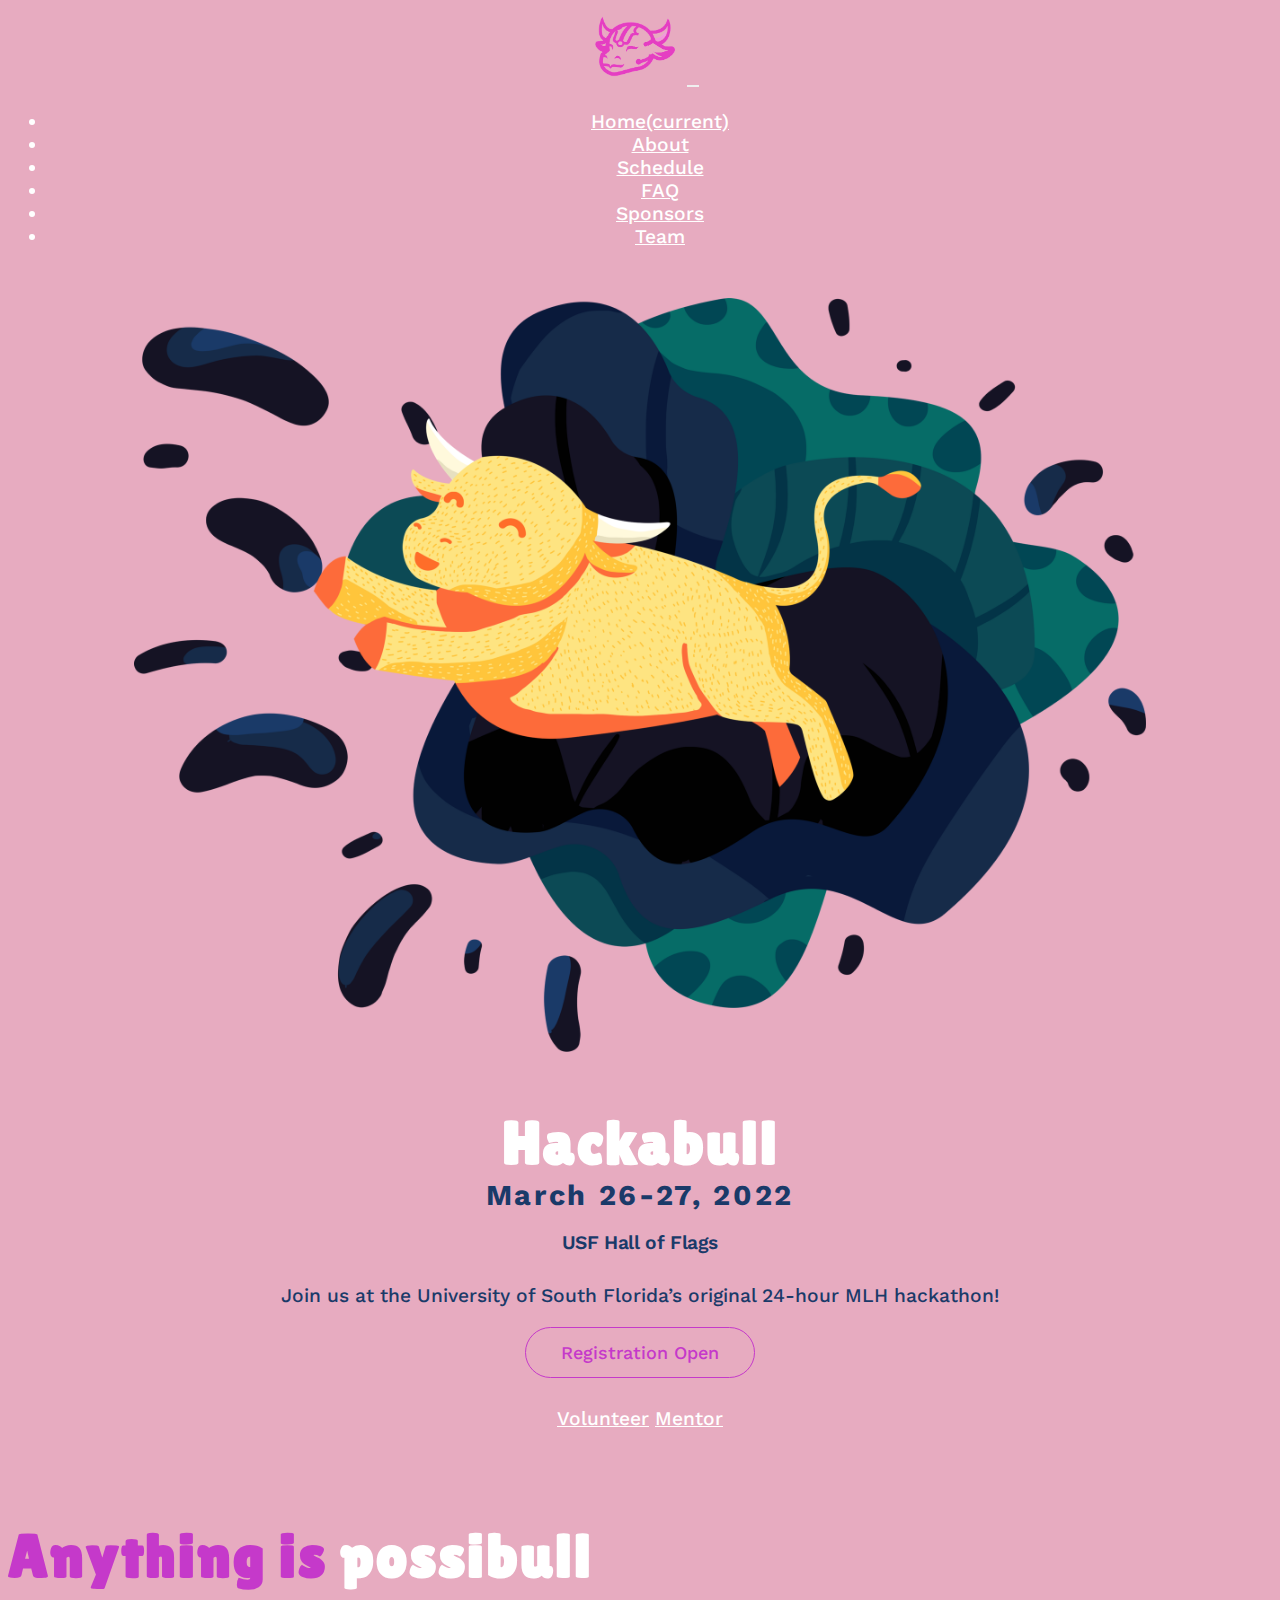
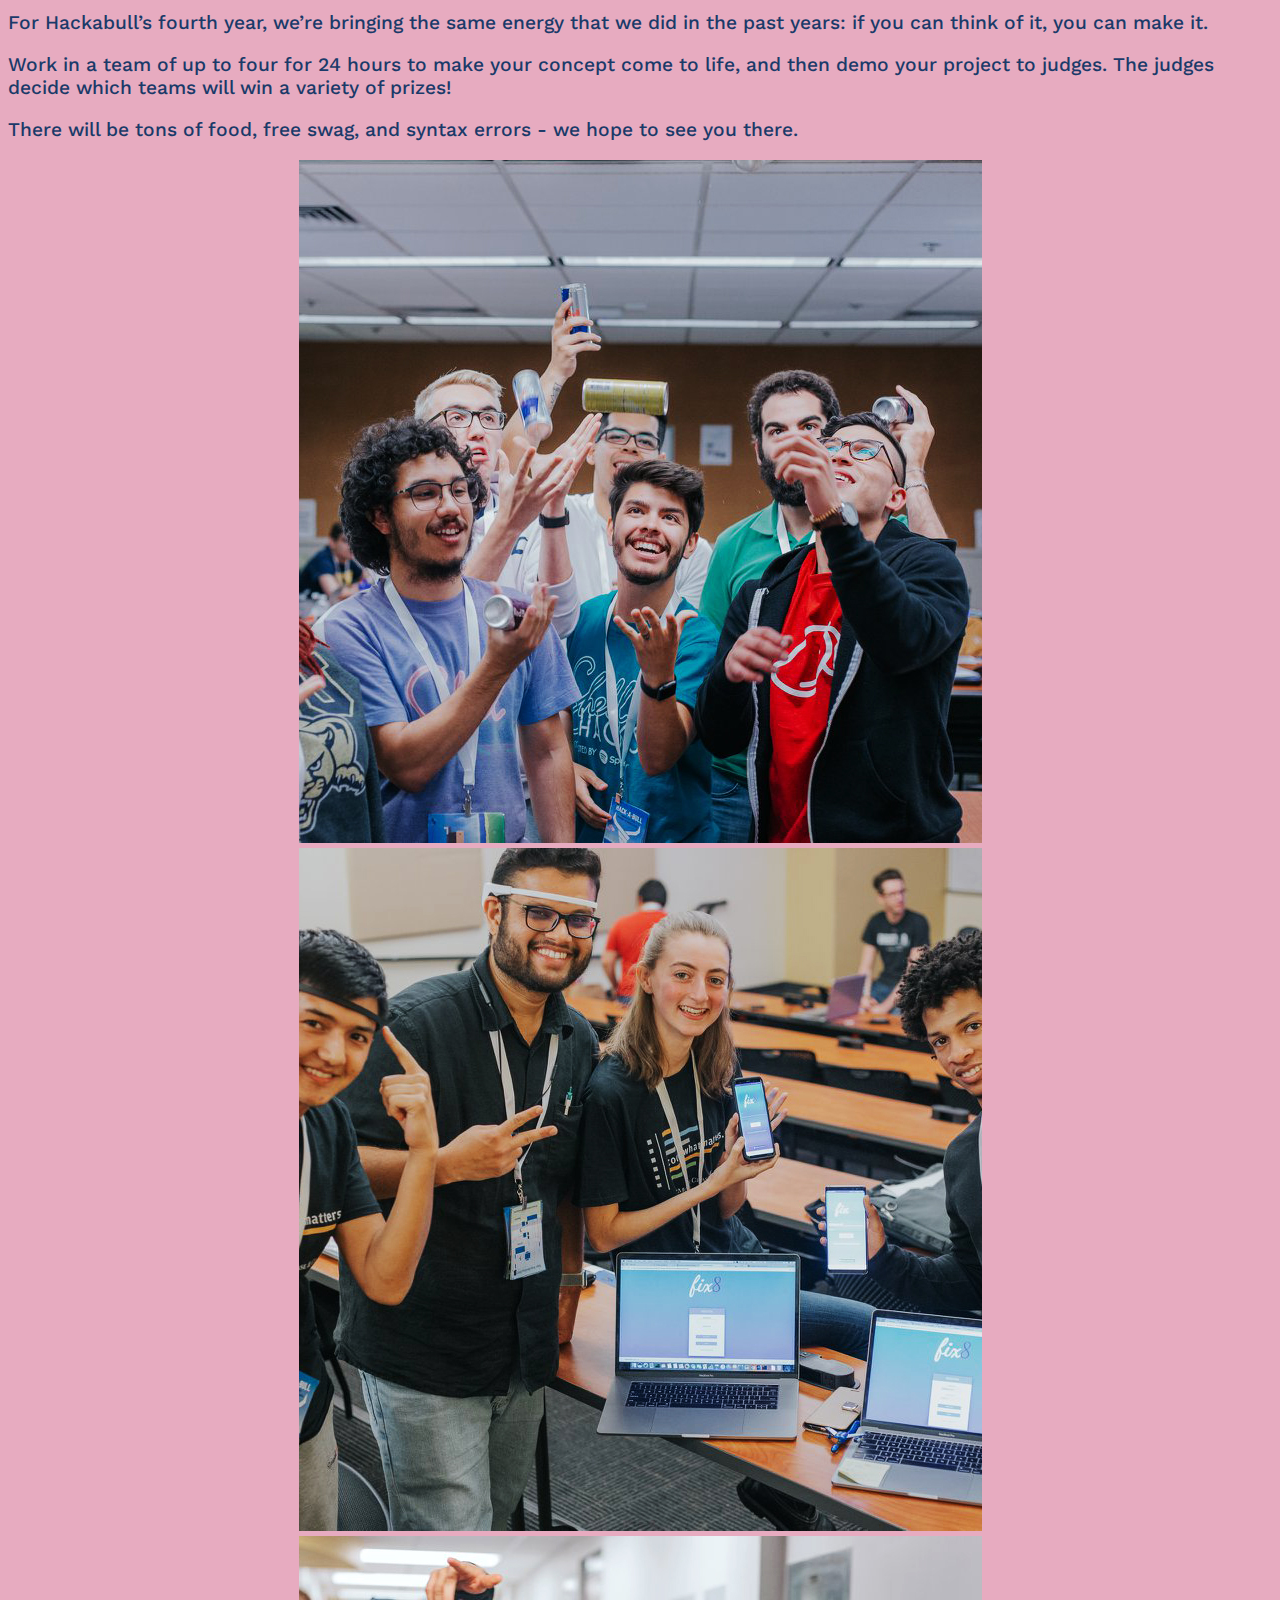
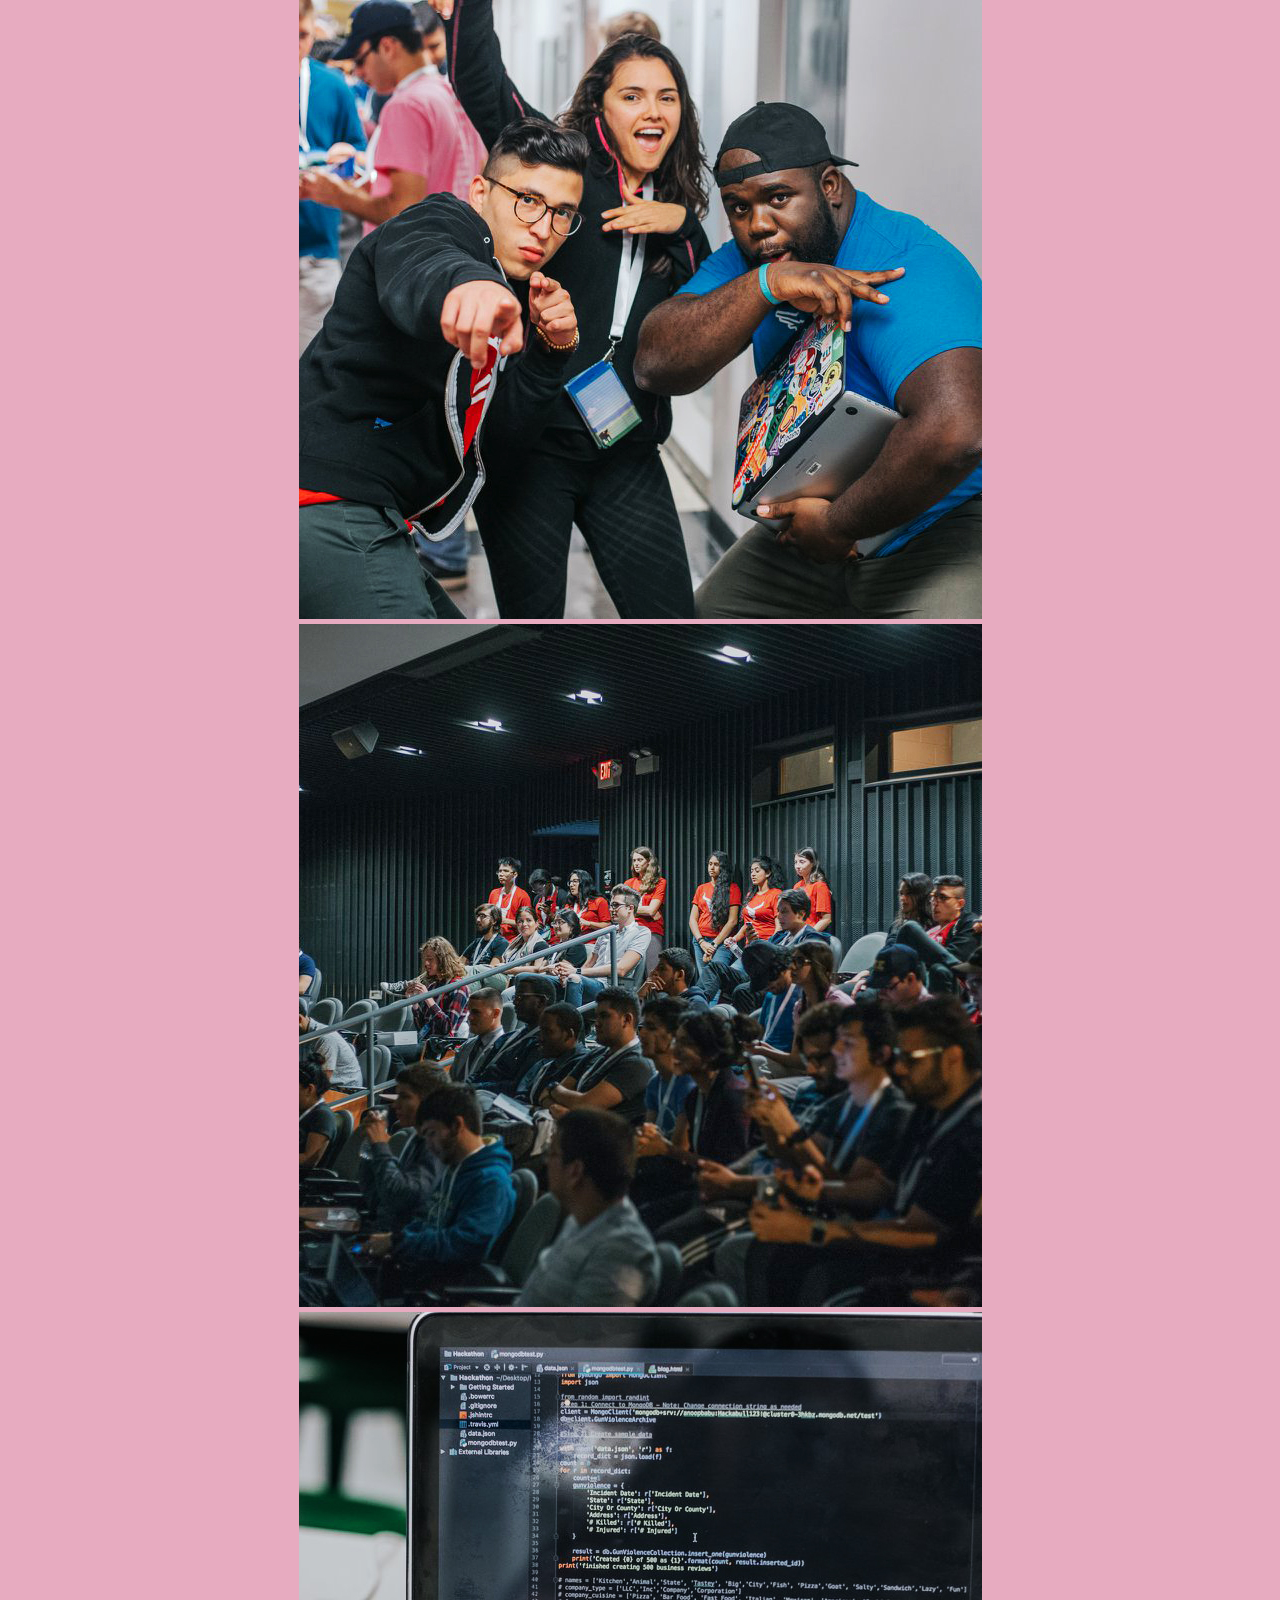
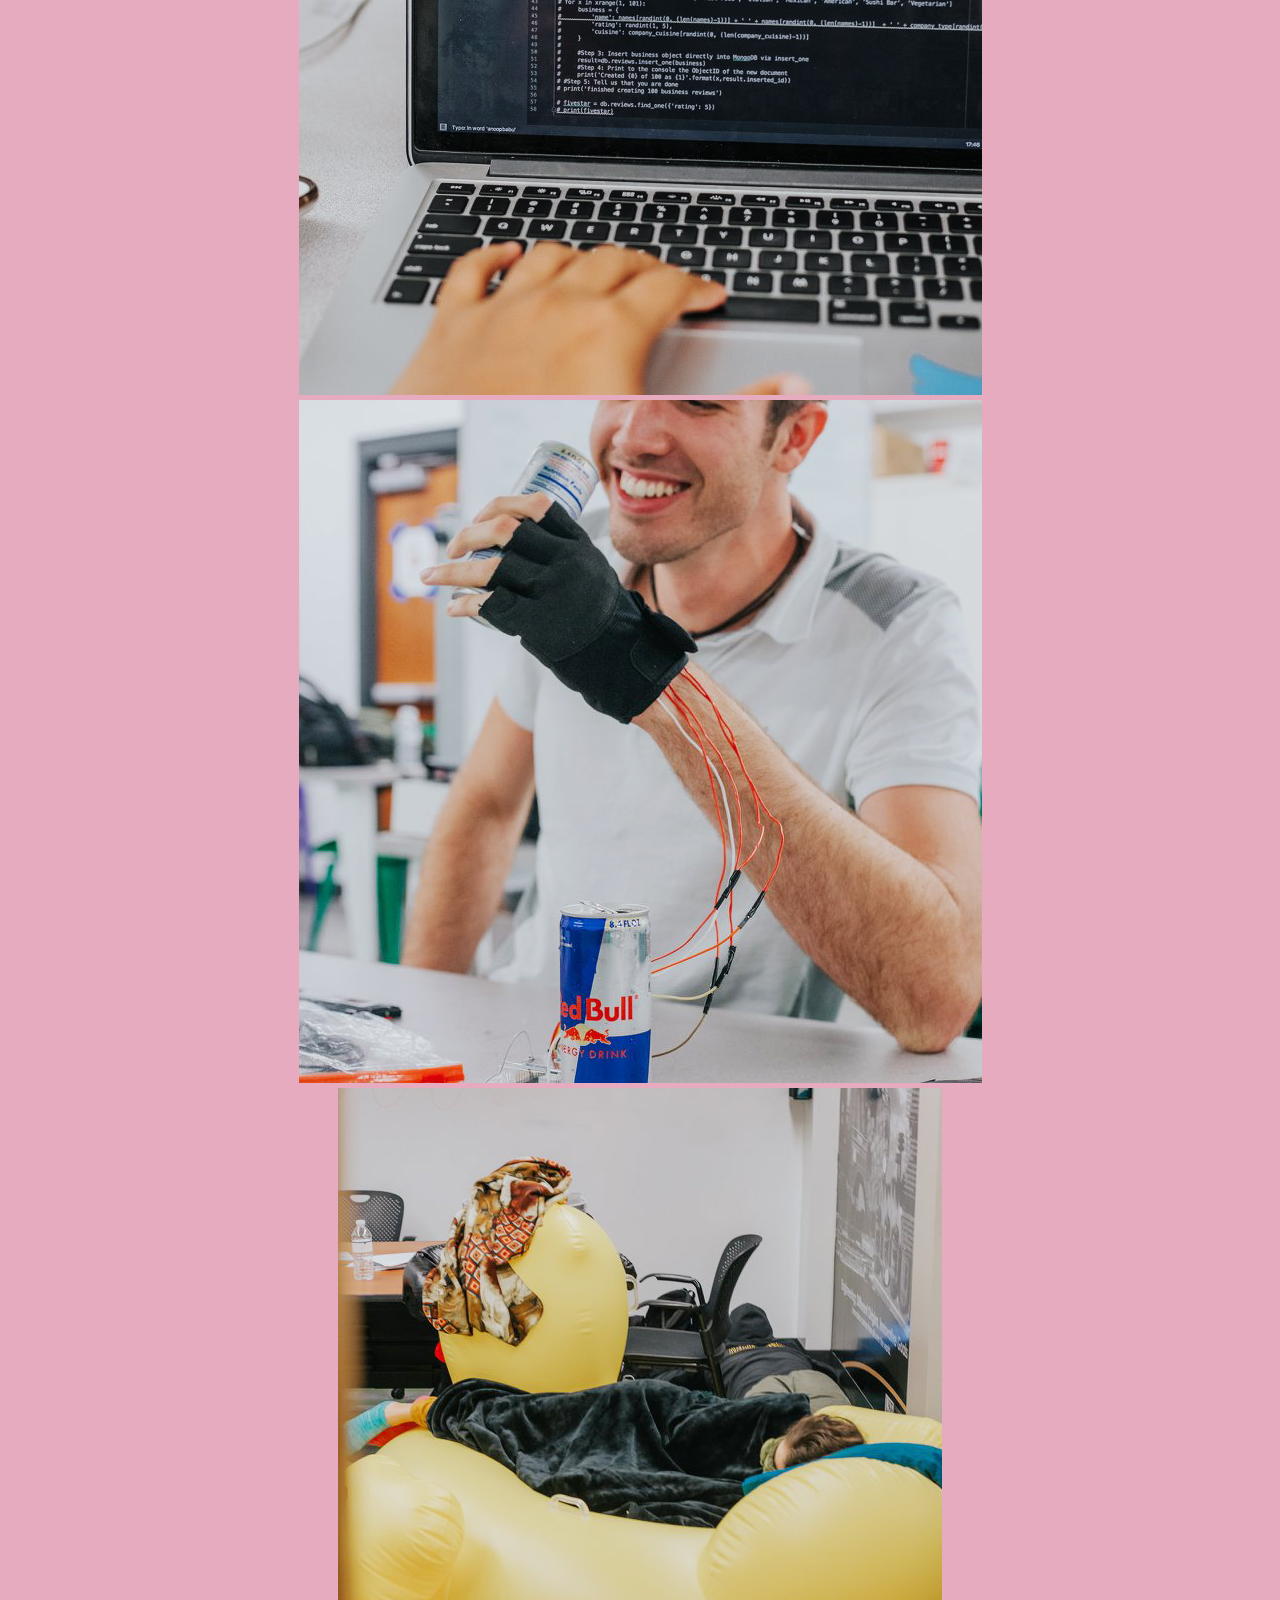
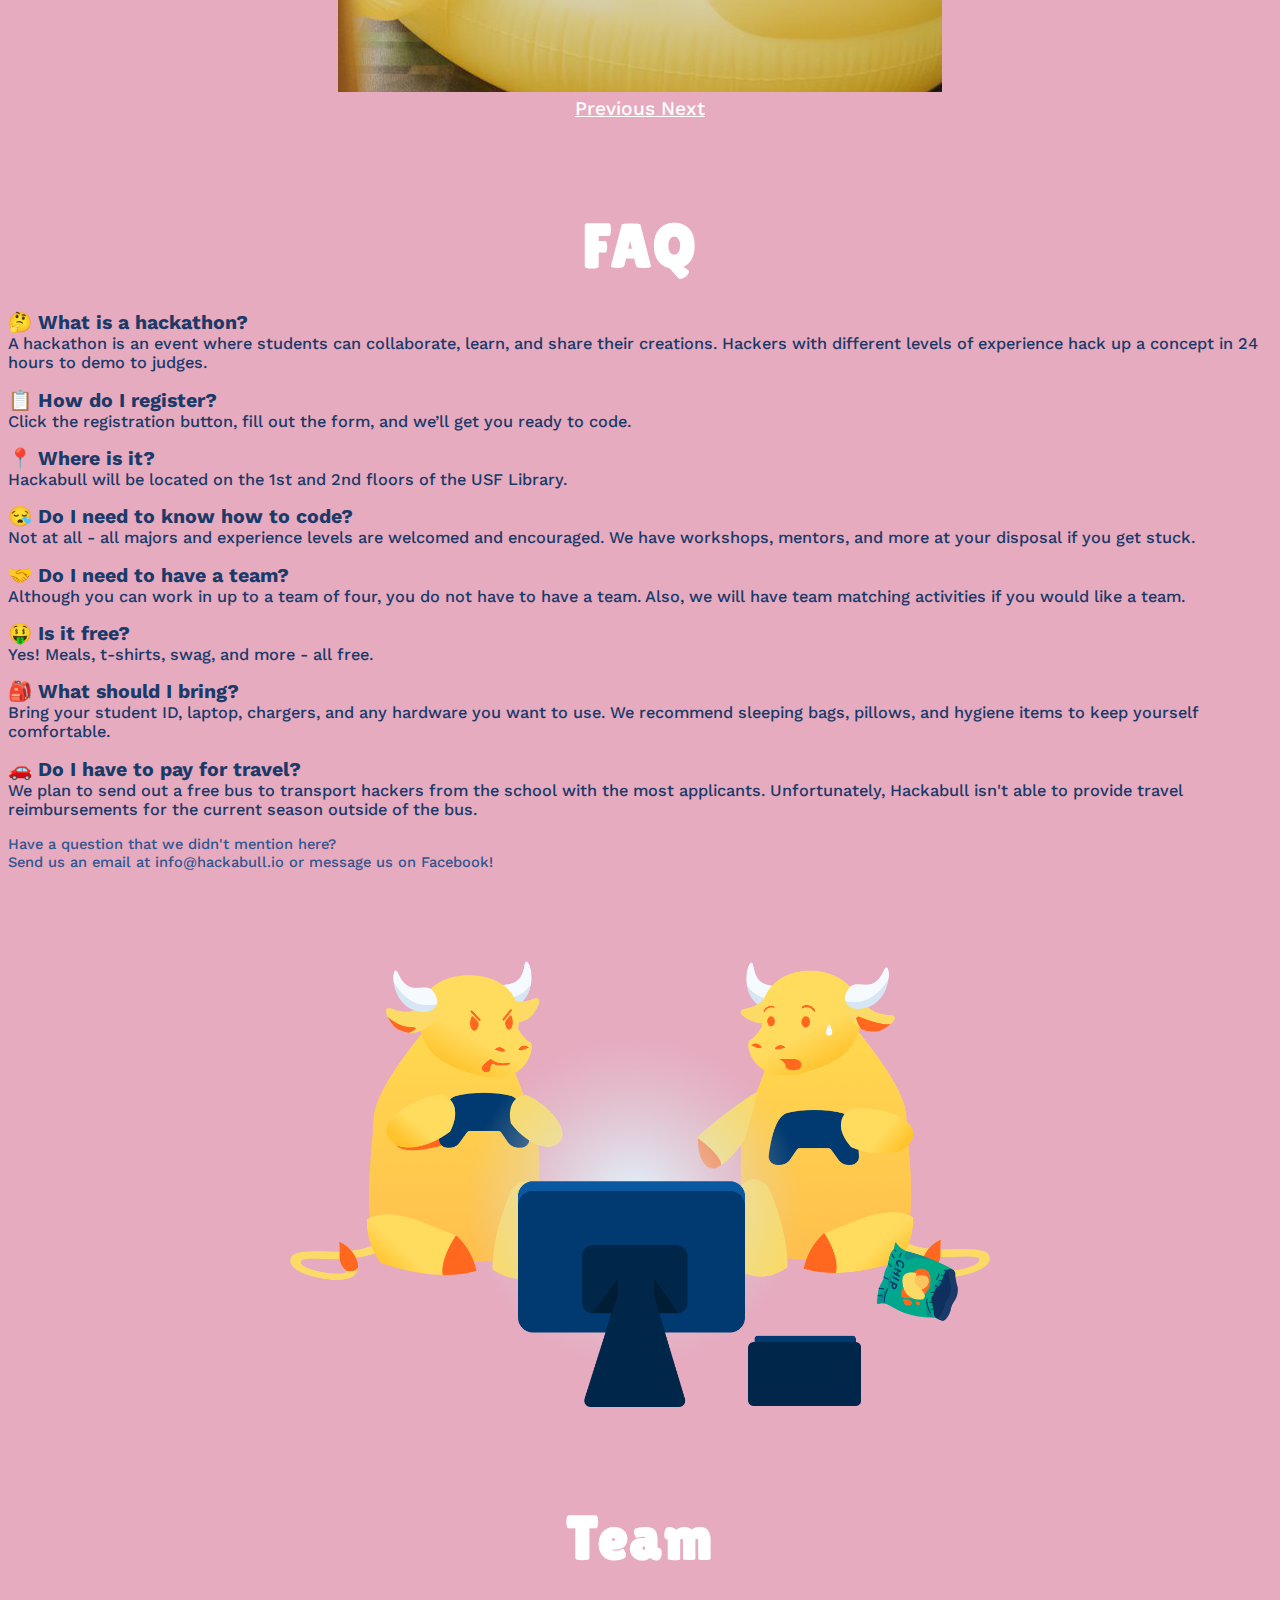
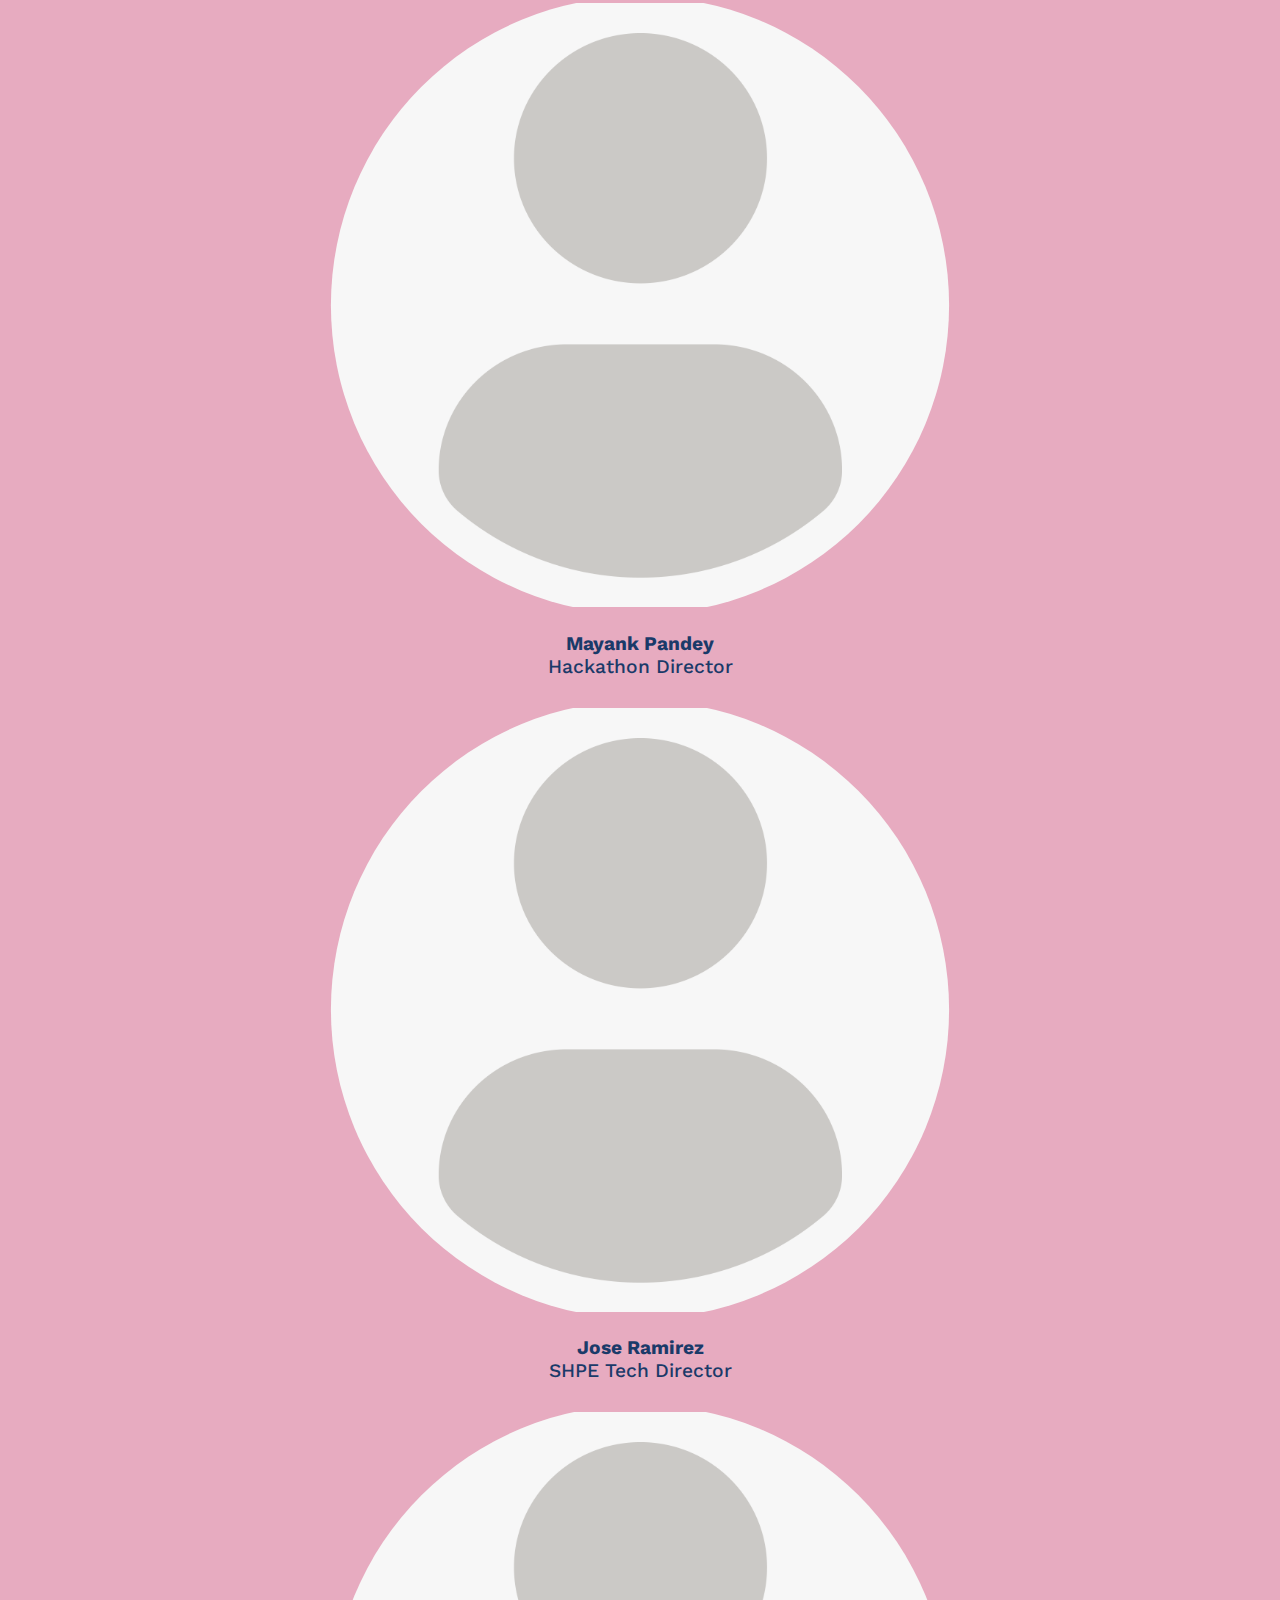
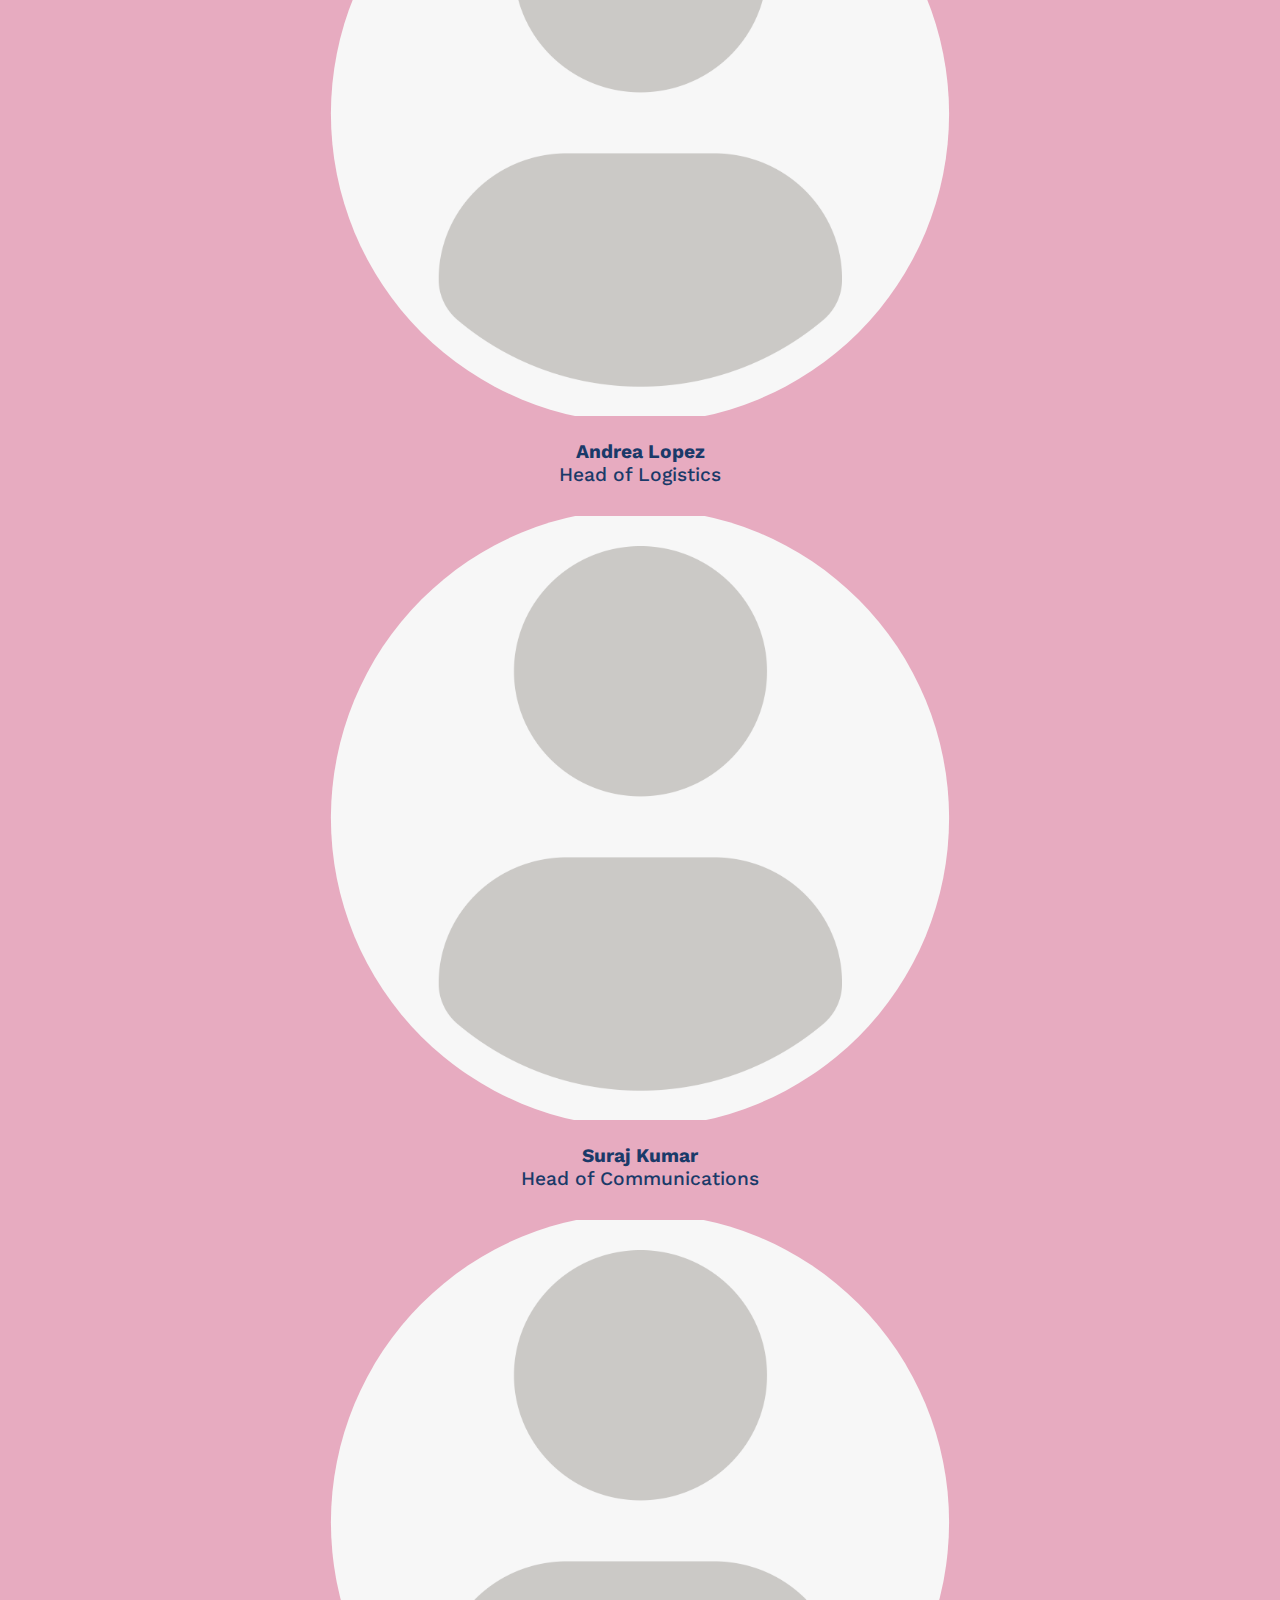
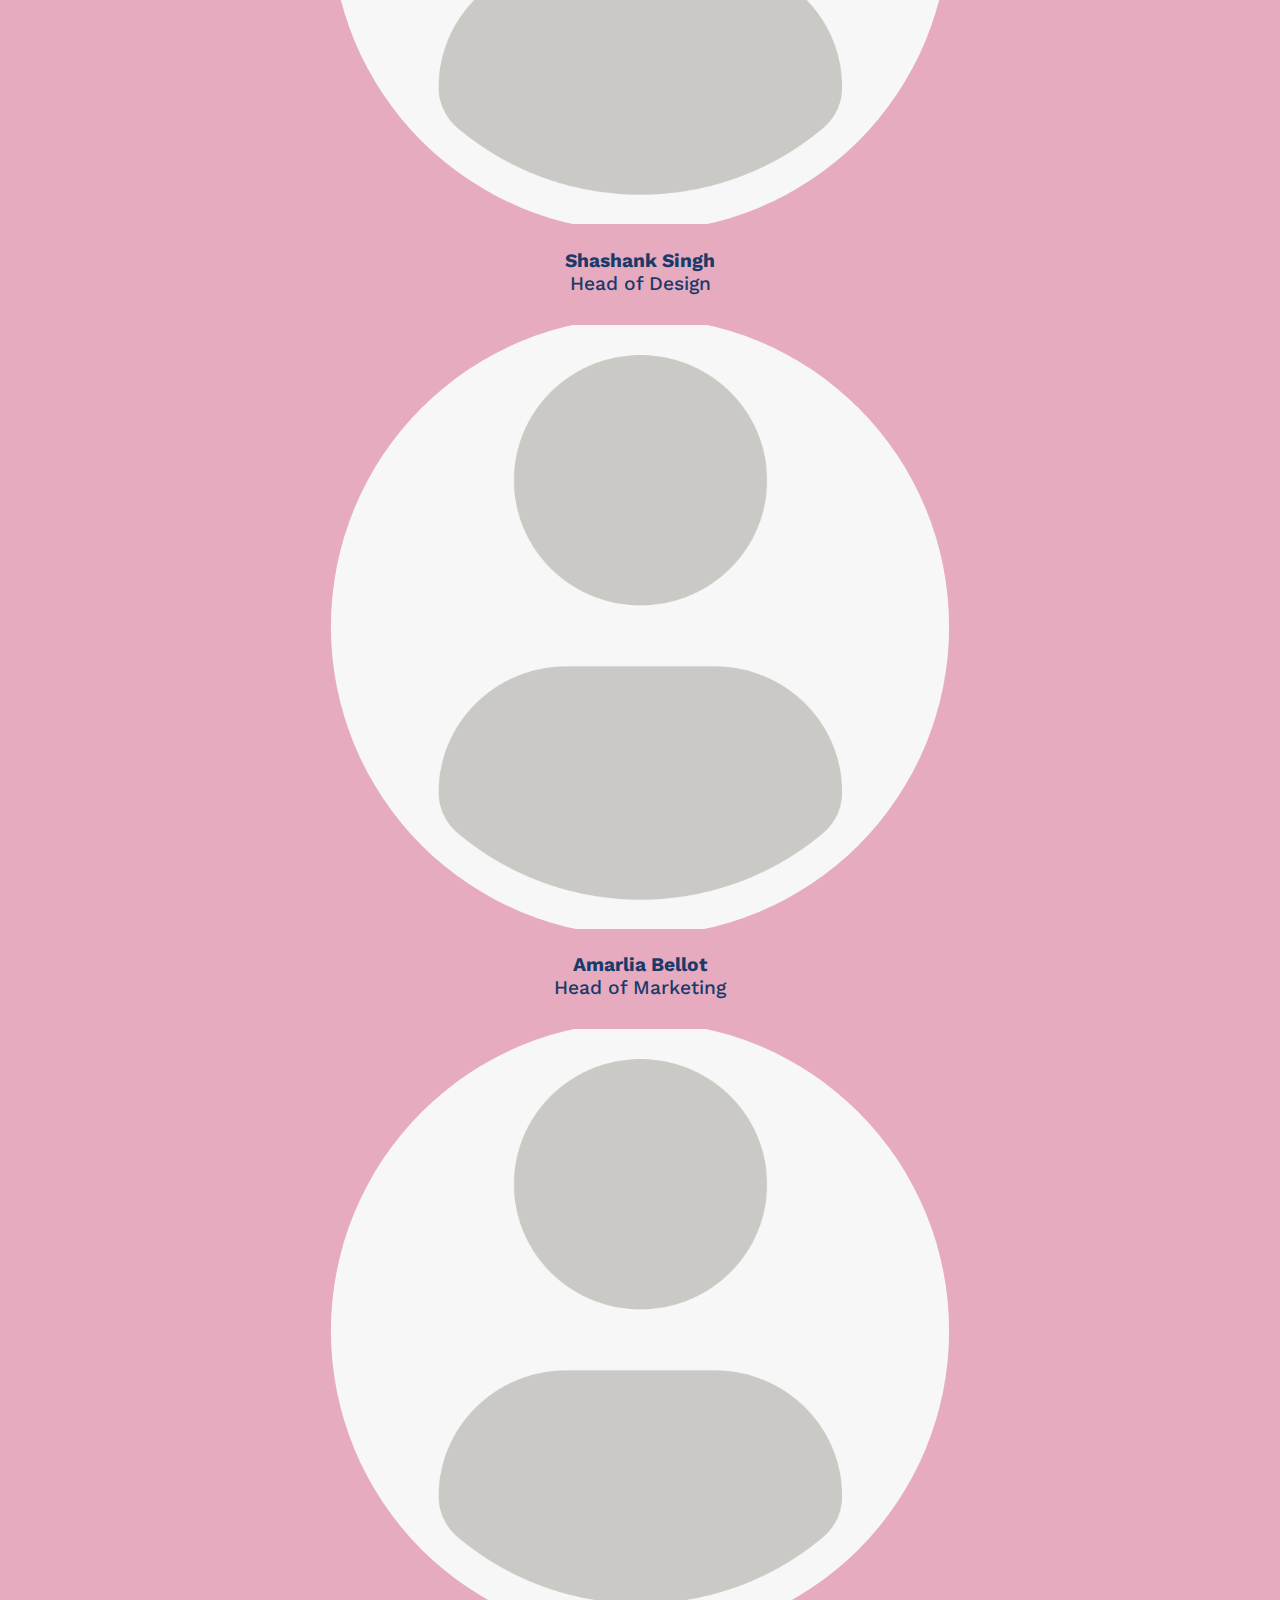
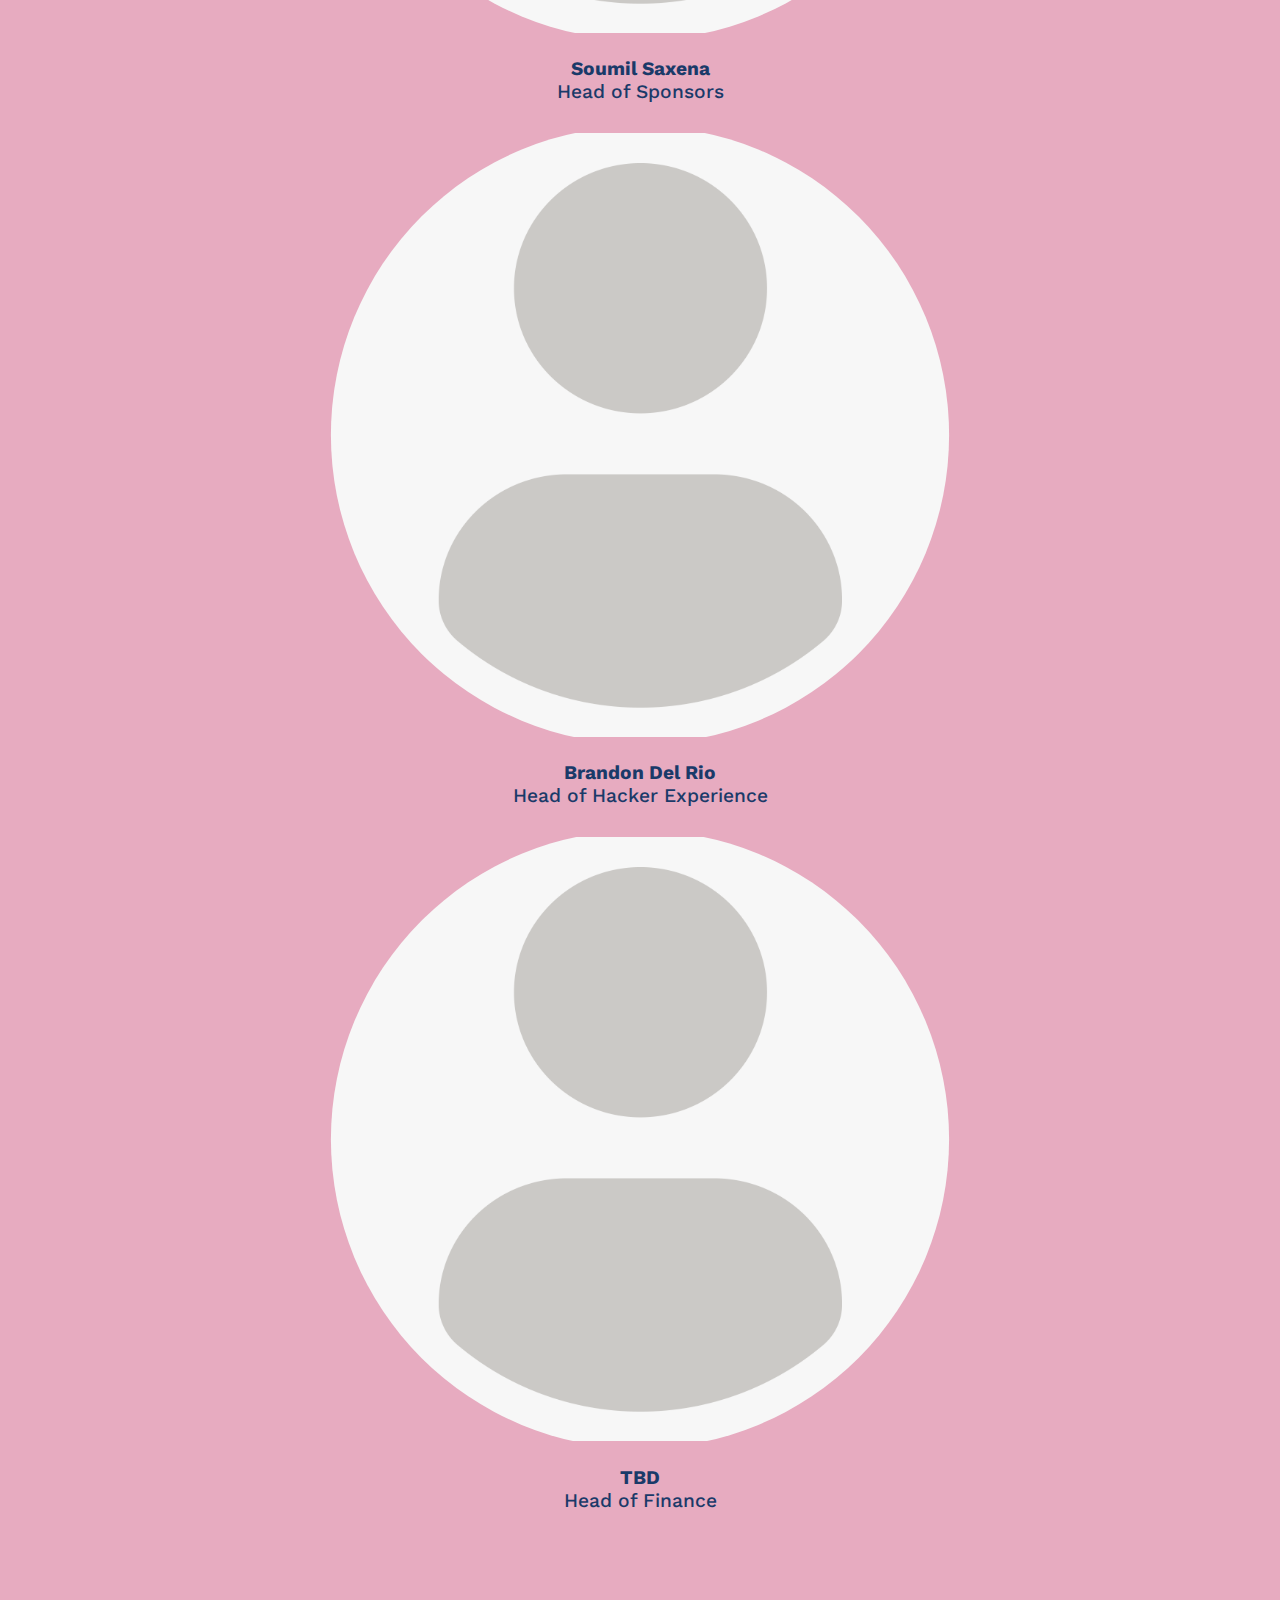
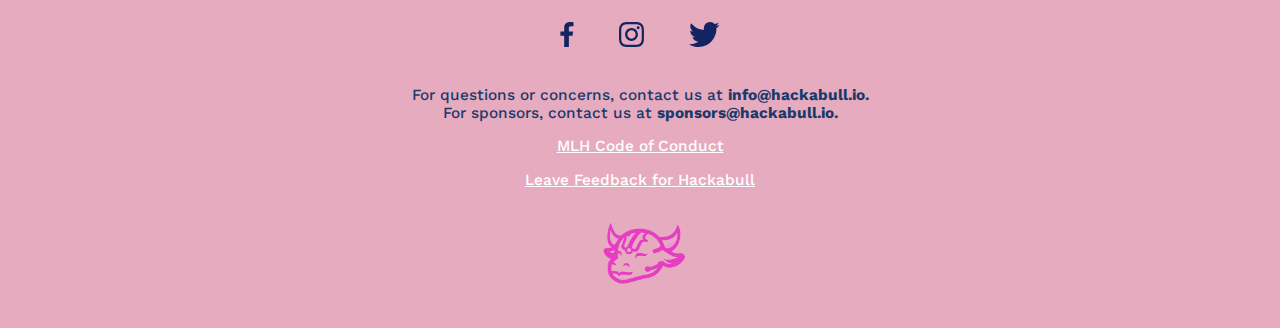
==== hackabull-2022/index.html @ 4eede52e "Add files via upload" ====
<!DOCTYPE html>
  <html>
  <head>
    <!-- Meta/SEO -->
    <meta charset="utf-8">
    <title>Hackabull 2022 - USF's Largest Hackathon</title>
    <meta content="Join the University of South Florida's 24-hour MLH hackathon: ran by students for students. 
      Build your ideas over the weekend with over 200 other attendees, play games, and win prizes from sponsors!" 
      name="description">
    <meta content="Hackabull 2019 - USF's Largest Hackathon" property="og:title">
    <meta content="Join the University of South Florida's 24-hour MLH hackathon: ran by students for students. 
      Build your ideas over the weekend with over 250 hackers, play games, and win prizes from sponsors!" 
      property="og:description">
    <meta content="summary" name="twitter:card">
    <meta content="width=device-width, initial-scale=1" name="viewport">
    <link href="images/logo-icon.png" rel="shortcut icon" type="image/x-icon">
    <link href="images/logo-webclip.png" rel="apple-touch-icon">

    <!-- CSS -->
    <link rel="stylesheet" href="https://stackpath.bootstrapcdn.com/bootstrap/4.2.1/css/bootstrap.min.css" integrity="sha384-GJzZqFGwb1QTTN6wy59ffF1BuGJpLSa9DkKMp0DgiMDm4iYMj70gZWKYbI706tWS" crossorigin="anonymous">
    <link href="https://fonts.googleapis.com/css?family=Lilita+One|Work+Sans:500,600,700" rel="stylesheet">
    <link rel="stylesheet" type="text/css" href="css/main.css">
    <link rel="stylesheet" href="https://use.fontawesome.com/releases/v5.7.1/css/all.css" integrity="sha384-fnmOCqbTlWIlj8LyTjo7mOUStjsKC4pOpQbqyi7RrhN7udi9RwhKkMHpvLbHG9Sr" crossorigin="anonymous">

    <!-- Google Analytics -->
    <script type="text/javascript">(function(i,s,o,g,r,a,m){i['GoogleAnalyticsObject']=r;i[r]=i[r]
      ||function(){(i[r].q=i[r].q||[]).push(arguments)},i[r].l=1*new Date();a=s.createElement(o),
      m=s.getElementsByTagName(o)[0];a.async=1;a.src=g;m.parentNode.insertBefore(a,m)})(window,document,
      'script','https://www.google-analytics.com/analytics.js','ga');ga('create', 'UA-132342215-1', 'auto');
      ga('send', 'pageview');ga('require', 'outboundLinkTracker');</script>
    <script async src="js/autotrack.js"></script>

    <!-- Google Tag Manager -->
    <script>
      (function(w,d,s,l,i){w[l]=w[l]||[];w[l].push({'gtm.start':
      new Date().getTime(),event:'gtm.js'});var f=d.getElementsByTagName(s)[0],
      j=d.createElement(s),dl=l!='dataLayer'?'&l='+l:'';j.async=true;j.src=
      'https://www.googletagmanager.com/gtm.js?id='+i+dl;f.parentNode.insertBefore(j,f);
      })(window,document,'script','dataLayer','GTM-5ZTT7RR');
    </script>
    <!-- End Google Tag Manager -->
  </head>
  <body>
    <!-- Google Tag Manager (noscript) -->
    <noscript><iframe src="https://www.googletagmanager.com/ns.html?id=GTM-5ZTT7RR"
    height="0" width="0" style="display:none;visibility:hidden"></iframe></noscript>
    <!-- End Google Tag Manager (noscript) -->

    <!-- Navigation - ->
    <a href="https://mlh.io" target="_blank"><div id="badge"><img src="images/mlh-trust-badge-2022-blue.svg" height="100%"></div></a>
    -->
    <div class="container" id="home">
      <nav class="navbar navbar-expand-lg navbar-light">
        <a class="navbar-brand nav-push" href="#home"><img src="images/logo-pink-1.png" width="100px"></a>
        <button class="navbar-toggler custom-toggler" type="button" data-toggle="collapse" data-target="#navbarTogglerDemo02" aria-controls="navbarTogglerDemo02" aria-expanded="false" aria-label="Toggle navigation">
          <span class="navbar-toggler-icon"></span>
        </button>
        
        <div class="collapse navbar-collapse" id="navbarTogglerDemo02">
          <ul class="navbar-nav mx-auto mt-2 mt-lg-0 nav-links">
            <li class="nav-item">
              <a class="nav-link" href="#home" style="color:white;">Home<span class="sr-only">(current)</span></a>
            </li>
            <li class="nav-item">
              <a class="nav-link" href="#about">About</a>
            </li> 
            <li class="nav-item">
              <a class="nav-link" href="#schedule">Schedule</a>
            </li>
            <li class="nav-item">
              <a class="nav-link" href="#faq">FAQ</a>
            </li>
            <li class="nav-item">
              <a class="nav-link" href="#sponsors">Sponsors</a>
            </li> 
            <li class="nav-item">
              <a class="nav-link" href="#team">Team</a>
            </li>                
          </ul>
        </div>
      </nav>
    </div>

    <!-- Main Content-->
    <main>
      <!-- Home -->
      <div class="container">
        <div class="row first-section">
          <div class="col-lg-8 col-push">
            <img src="images/jumbo.png" width="80%" class="img-float">
          </div>
          <div class="col-lg-4 col-push">
            <h1>Hackabull</h1>
            <h2>March 26-27, 2022</h2>
            <h3 class="jumbo-h3">USF Hall of Flags</h3>
            <p class="jumbo-wrap">Join us at the University of South Florida’s original 24-hour 
            MLH hackathon!</p>
            <span class="closed">Registration Open</span>
            <p>
              <a class="btn" href="https://docs.google.com/forms/d/18VL-faQEg6Q8dxykBzpZ7Q3Al8Os07HhrNfQymLwXAY" role="button"><i class="fas fa-hands-helping"></i> Volunteer</a>
              <a class="btn" href="https://docs.google.com/forms/d/1oKl8LlwXmQI4TVHJ4JqJjF2Cie-vY9iEvfCBq65jYHc" role="button"><i class="fas fa-fist-raised"></i> Mentor</a>
            </p>
              <!-- <a class="btn btn-primary" href="https://hackabull.typeform.com/to/O2tYla" role="button">Register Now</a> -->
          </div>
        </div>
      </div>

      <!-- About  -->
      <div class="container cont-section" id="about">
        <div class="row">
          <!-- <div class="col-md-2"></div> -->
          <div class="col-md-8 leftleft">
            <h1 class="second-section"><span class="navy-h1">Anything is</span> possibull<span class="navy-h1"></span></h1>
            <p>
              For Hackabull’s fourth year, we’re bringing the same energy that we did in the past years: 
              if you can think of it, you can make it.
            </p>
            <p>
              Work in a team of up to four for 24 hours to make your concept come to life, and then demo 
              your project to judges. The judges decide which teams will win a variety of prizes!
            </p>
            <p>
              There will be tons of food, free swag, and syntax errors - we hope to see you there.
            </p>
          </div>

          <div class="col-md-4">
            <div id="carouselExampleControls" class="carousel slide" data-ride="carousel" data-interval="2500">
              <div class="carousel-inner">
                <div class="carousel-item active">
                  <img class="d-block w-100" src="images/slide-2.jpg" alt="First slide">
                </div>
                <div class="carousel-item">
                  <img class="d-block w-100" src="images/slide-1.jpg" alt="Second slide">
                </div>
                <div class="carousel-item">
                  <img class="d-block w-100" src="images/slide-3.jpg" alt="Third slide">
                </div>
                <div class="carousel-item">
                  <img class="d-block w-100" src="images/slide-4.jpg" alt="Fourth slide">
                </div>
                  <div class="carousel-item">
                    <img class="d-block w-100" src="images/slide-5.jpg" alt="Fifth slide">
                </div>
                  <div class="carousel-item">
                    <img class="d-block w-100" src="images/slide-6.jpg" alt="Sixth slide">
                </div>
                  <div class="carousel-item">
                    <img class="d-block w-100" src="images/slide-7.jpg" alt="Seventh slide">
                </div>
              </div>
              <a class="carousel-control-prev" href="#carouselExampleControls" role="button" data-slide="prev">
                <span class="carousel-control-prev-icon" aria-hidden="true"></span>
                <span class="sr-only">Previous</span>
              </a>
              <a class="carousel-control-next" href="#carouselExampleControls" role="button" data-slide="next">
                <span class="carousel-control-next-icon" aria-hidden="true"></span>
                <span class="sr-only">Next</span>
              </a>
            </div>
          </div>
        </div>
      </div>
 <!--
      <!- - Schedule - ->
      <div class="container-fluid cont-section" id="schedule">
        <!- - TOP IMG DIV - ->
      </div>
      <div class="container">
        <h1>Schedule</h1>
        <div class="row">
          <div class="col-2"></div>
          <div class="col-12 col-md-8 schedule">
            <h4>Saturday, March 26th, 2022</h3>
            <table class="table table-sm table-bordered rounded-lg">
              <thead class="thead-light">
                <tr>
                  <th scope="col">Time</th>
                  <th scope="col">Block</th>
                </tr>
              </thead>
              <tbody>
                <tr>
                  <th scope="row">8:00AM-11:00AM</th>
                  <td>Hacker Check-In</td>
                </tr>
                <tr>
                  <th scope="row">11:00AM</th>
                  <td>Opening Ceremony</td>
                </tr>
                <tr>
                  <th scope="row">11:30AM</th>
                  <td>Lunch</td>
                </tr>
                <tr>
                  <th scope="row">11:30AM-12:00PM</th>
                  <td>Career Fair & Team Building</td>
                </tr>
                <tr>
                  <th scope="row">12:00PM</th>
                  <td><strong>Hacking Begins</strong></td>
                </tr>
                <tr>
                  <th scope="row">12:00PM-7:00PM</th>
                  <td>Workshops (details soon)</td>
                </tr>
                <tr>
                  <th scope="row">7:00PM</th>
                  <td>Dinner</td>
                </tr>
              </tbody>
            </table>

            <h4>Sunday, March 27th, 2022</h3>
            <table class="table table-sm table-bordered">
              <thead class="thead-light">
                <tr>
                  <th scope="col">Time</th>
                  <th scope="col">Block</th>
                </tr>
              </thead>
              <tbody>
                <tr>
                  <th scope="row">12:00AM</th>
                  <td>Midnight Snack</td>
                </tr>
                <tr>
                  <th scope="row">12:30AM-2:00AM</th>
                  <td>Games/Activities</td>
                </tr>
                <tr>
                  <th scope="row">8:00AM</th>
                  <td>Breakfast</td>
                </tr>
                <tr>
                  <th scope="row">12:00PM</th>
                  <td>Lunch</td>
                </tr>
                <tr>
                  <th scope="row">12:00PM</th>
                  <td><strong>Hacking Ends</strong></td>
                </tr>
                <tr>
                  <th scope="row">12:30PM-2:30PM</th>
                  <td>Demos</td>
                </tr>
                <tr>
                  <th scope="row">3:00PM</th>
                  <td>Closing Ceremony</td>
                </tr>
              </tbody>
            </table>
          </div>
          <div class="col-2"></div>
        </div>
      </div>

      <div class="container-fluid">
        <!- - BOTTOM IMG DIV  - ->
      </div>
-->
      <!-- FAQ -->
      <div class="container cont-section" id="faq">
        <h1>FAQ</h1>
          <div class="faq">
            <div class="row">
              
              <div class="col-lg-1"></div>

              <div class="col-lg-5">
                <p><b><span class="faq-q">🤔 What is a hackathon?</span></b><br>
                A hackathon is an event where students can collaborate, learn, and share their creations. Hackers with different levels of experience
                  hack up a concept in 24 hours to demo to judges.
                </p>

                <p><b><span class="faq-q">📋 How do I register?</span></b><br>
                Click the registration button, fill out the form, and we’ll get you ready to code.
                </p>

                <p><b><span class="faq-q">📍 Where is it?</span></b><br>
                Hackabull will be located on the 1st and 2nd floors of the USF Library.
                </p>

                <p><b><span class="faq-q">😪 Do I need to know how to code?</span></b><br>
                Not at all - all majors and experience levels are welcomed and encouraged. We have workshops, mentors, and more at your disposal if you get stuck.
                </p>

                <p><b><span class="faq-q">🤝 Do I need to have a team?</span></b><br>
                Although you can work in up to a team of four, you do not have to have a team. Also, we will have team matching activities if you would like a team.
                </p>
              </div>

              <div class="col-lg-5">
                <p><b><span class="faq-q">🤑 Is it free?</span></b><br>
                Yes! Meals, t-shirts, swag, and more - all free.
                </p>
                
                <p><b><span class="faq-q">🎒 What should I bring?</span></b><br>
                Bring your student ID, laptop, chargers, and any hardware you want to use. We recommend sleeping bags, pillows, and hygiene items to keep yourself comfortable.
                </p>

                <p><b><span class="faq-q">🚗 Do I have to pay for travel?</span></b><br>
                We plan to send out a free bus to transport hackers from the school with the most applicants.
                Unfortunately, Hackabull isn't able to provide travel reimbursements for the current season outside of the bus.
                </p>
                
                <p class="hint">Have a question that we didn't mention here?<br>
                Send us an email at info@hackabull.io or message us on Facebook!
                </p>
              </div>

            <div class="col-lg-1"></div>

          </div>
        </div>
      </div>

      <!-- Image -->
      <div class="container cont-section">
          <div class="row smash">

            <div class="col-xs-12">
              <img src="images/smash.png" width="80%" class="smash-max">
            </div>

          </div>
      </div>
      <!--
      <!- - Sponsors - ->
      <div class="container cont-section" id="sponsors">
        <h1 class="h1-bottom">Sponsors</h1>

          

        <!- - Toro Level- ->
        <h2 class="h2-bottom">Toro</h2>
        <div class="row">
          <!- - JPMorgan & Chase Co - ->
          <div class="col-md-12 col-smol-push">
          <a href="https://www.jpmorgan.com/country/US/en/jpmorgan" target="_blank"><img src="images/logo-jpmorgan.png" height="90px" class="grow img-fit"></a>
          </div>

          <!- - Johnson & Johnson - ->
          <div class="col-md-12 col-smol-push">
          <a href="https://www.jnj.com/" target="_blank"><img src="images/logo-jj.png" height="90px" class="grow img-fit"></a>
          </div>
        </div>

        <!- - Torito Level- ->
        <h2 class="h2-bottom col-push">Torito</h2>
        <div class="row">

          <!- - Sofwerx - ->
          <div class="col-lg-6 col-smol-push">
            <a href="https://www.sofwerx.org" target="_blank"><img src="images/logo-sofwerx.png" height="100px" class="grow"></a>
          </div>

          <!- - SHPE - ->
          <div class="col-md-6 col-smol-push">
          <a href="http://shpeusf.com" target="_blank"><img src="images/logo-shpe2.png" height="100px" class="grow"></a>
          </div>
        </div>

        <!- - Field Level- ->
        <h2 class="h2-bottom col-push">Field</h2>
        <div class="row">
          <!- - KnowBe4 - ->
          <div class="col-sm-6 col-lg-3 col-push">
            <a href="https://www.knowbe4.com/" target="_blank"><img src="images/logo-knowbe4.png" height="50px" class="grow"></a>
          </div>          

          <!- - Github - ->
          <div class="col-sm-6 col-lg-3 col-push">
            <a href="https://github.com" target="_blank"><img src="images/logo-github.png" height="50px" class="grow"></a>
          </div>

          <!- - Stickermule - ->
          <div class="col-sm-6 col-lg-3 col-push">
            <a href="http://hackp.ac/mlh-stickermule-hackathons" target="_blank"><img src="images/logo-stickermule.png" width="250px" class="grow"></a>
          </div>

          <!- - MLH - ->
          <div class="col-sm-6 col-lg-3 col-push">
            <a href="https://mlh.io" target="_blank"><img src="images/logo-mlh.svg" height="50px" class="grow"></a>
          </div>
        </div>

        <div class="row">
          <!- - SCP - ->
          <div class="col-sm-6 col-lg-3 col-push">
            <a href="https://orgsync.com/170075/chapter" target="_blank"><img src="images/logo-scp.png" height="90px" class="grow"></a>
          </div>          

          <!- - MECH - ->
          <div class="col-sm-6 col-lg-3 col-push">
            <a href="https://orgsync.com/100423/chapter" target="_blank"><img src="images/logo-mech.png" height="90px" class="grow"></a>
          </div>

          <!- - ACM - ->
          <div class="col-sm-6 col-lg-3 col-push">
            <a href="https://orgsync.com/86900/chapter" target="_blank"><img src="images/logo-acm.png" width="90px" class="grow"></a>
          </div>

          <!- - AICHE - ->
          <div class="col-sm-6 col-lg-3 col-push">
            <a href="http://usfaiche.org/" target="_blank"><img src="images/logo-aiche.png" height="90px" class="grow"></a>
          </div>
        </div>
      </div>

      -->

      <!-- Team -->
      <div class="container cont-section" id="team">
        <h1 class="h1-bottom">Team</h1>

        <div class="row">

          <div class="col-lg-4 col-md team-push">
            <p><img src="images/placeholder.png" width="50%" class="clip-circle grow"></p>
            <b>Mayank Pandey</b><br>
            Hackathon Director
          </div>

          <div class="col-lg-4 col-md team-push">
            <p><img src="images/placeholder.png" width="50%" class="clip-circle grow"></p>
            <b>Jose Ramirez</b><br>
            SHPE Tech Director
          </div>

          <div class="col-lg-4 col-md team-push">
            <p><img src="images/placeholder.png" width="50%" class="clip-circle grow"></p> 
            <b>Andrea Lopez</b><br>
            Head of Logistics
          </div>

          <div class="col-lg-4 col-md team-push">
            <p><img src="images/placeholder.png" width="50%" class="clip-circle grow"></p>
            <b>Suraj Kumar</b><br>
            Head of Communications
          </div>

          <div class="col-lg-4 col-md team-push">
            <p><img src="images/placeholder.png" width="50%" class="clip-circle grow"></p>
            <b>Shashank Singh</b><br>
            Head of Design
          </div>

          <div class="col-lg-4 col-md team-push">
            <p><img src="images/placeholder.png" width="50%" class="clip-circle grow"></p>
            <span class="smaller"><b>Amarlia Bellot</b><br></span>
            Head of Marketing
          </div>
        </div>

        <div class="row">
            <div class="col-lg-4 col-md team-push">
            <p><img src="images/placeholder.png" width="50%" class="clip-circle grow"></p>
            <b>Soumil Saxena</b><br>
            Head of Sponsors
          </div>

          <div class="col-lg-4 col-md team-push">
            <p><img src="images/placeholder.png" width="50%" class="clip-circle grow"></p>
            <b>Brandon Del Rio</b><br>
            Head of Hacker Experience
          </div>

          <div class="col-lg-4 col-md team-push">
            <p><img src="images/placeholder.png" width="50%" class="clip-circle grow"></p>
            <b>TBD</b><br>
            Head of Finance
          </div>

        </div>
      </div>
    </main>
    
    <!-- Footer -->
    <footer>
      <div class="container bull-footer">
        <div class="row">

          <div class="col-12 footer-space">
            <a href="https://facebook.com/hackabull"><span class="social-media"><img src="images/logo-fb.svg" height="25px" class="grow"></a></span>
            <a href="https://instagram.com/hackabull"><span class="social-media"><img src="images/logo-insta.svg" height="25px" class="grow"></a></span>
            <a href="https://twitter.com/hackabull"><span class="social-media"><img src="images/logo-twitter.svg" height="25px" class="grow"></a></span>
          </div>
        </div>

        <div class="row">

          <div class="col-md-3"></div>

          <div class="col-md-6">
            <p>
              For questions or concerns,
              contact us at <b>info@hackabull.io.</b><br>
              For sponsors, contact us at <b>sponsors@hackabull.io.</b>
            </p>
            <p><a href="https://static.mlh.io/docs/mlh-code-of-conduct.pdf" target="_blank" class="footer-link">MLH Code of Conduct</a></p>
            <p><a href="https://goo.gl/forms/Uy10ZHZFmFOEpnVv2" target="_blank" class="footer-link">Leave Feedback for Hackabull</a></p>
          </div>

          <div class="col-md-3"></div>

        </div>

        <div class="row">

          <div class="col-12 footer-space">
            <a href="#home"><div><img src="images/logo-pink-1.png" height="80px" class="grow"></div></a>
          </div>

        </div>
      </div>
    </footer>

    <!-- Javascript -->
    <script src="https://code.jquery.com/jquery-3.3.1.slim.min.js" integrity="sha384-q8i/X+965DzO0rT7abK41JStQIAqVgRVzpbzo5smXKp4YfRvH+8abtTE1Pi6jizo" crossorigin="anonymous"></script>
    <script src="https://cdnjs.cloudflare.com/ajax/libs/popper.js/1.14.6/umd/popper.min.js" integrity="sha384-wHAiFfRlMFy6i5SRaxvfOCifBUQy1xHdJ/yoi7FRNXMRBu5WHdZYu1hA6ZOblgut" crossorigin="anonymous"></script>
    <script src="https://stackpath.bootstrapcdn.com/bootstrap/4.2.1/js/bootstrap.min.js" integrity="sha384-B0UglyR+jN6CkvvICOB2joaf5I4l3gm9GU6Hc1og6Ls7i6U/mkkaduKaBhlAXv9k" crossorigin="anonymous"></script>
  </body>
</html>
---- hackabull-2022/css/main.css ----
html {
  scroll-behavior: smooth;
}
body {
  font-family: "Work Sans", sans-serif;
  background-color: #e7abc0;
  color: #1a3a69;
  font-weight: 500;
  font-size: 1.2em;
  text-align: center;
  /*background-image: url(../images/bg.svg);*/
  background-position: center bottom;
  background-repeat: no-repeat;
}

h1 {
  font-family: "Lilita One", sans-serif;
  color: #ffffff;
  font-size: 2.2em;
  letter-spacing: 1.5pt;
  margin-bottom: 0px;
}

@media (min-width: 992px) {
  h1 {
    font-size: 3.2em;
  }
}

a,
.obj-scale {
  -webkit-transition: all 0.5s ease-in-out;
  -moz-transition: all 0.5s ease-in-out;
  -o-transition: all 0.5s ease-in-out;
  transition: all 0.2s ease-in-out;
}

a:hover {
  text-decoration: none;
  transform: scale(1.1);
}

.obj-scale:hover {
  transition: scale(1.1) !important;
}

.nav-item {
  padding-left: 10px;
  padding-right: 10px;
  color: #ffffff;
}

.nav-light,
a {
  color: #ffffff !important;
}

.nav-light,
a:hover {
  color: #c539ca !important;
  transition: scale(1.1);
}

.custom-toggler.navbar-toggler {
  border: none;
}

.custom-toggler .navbar-toggler-icon {
  background-image: url("data:image/svg+xml;charset=utf8,%3Csvg viewBox='0 0 32 32' xmlns='http://www.w3.org/2000/svg'%3E%3Cpath stroke='rgb(26, 58, 105)' stroke-width='4' stroke-linecap='round' stroke-miterlimit='10' d='M4 8h24M4 16h24M4 24h24'/%3E%3C/svg%3E");
}

h2 {
  font-size: 1.5em;
  font-weight: 700;
  letter-spacing: 2pt;
  margin-top: 0px;
  margin-bottom: 3px;
}

h3 {
  font-size: 1em;
  font-weight: 600;
  letter-spacing: -0.3pt;
}

.jumbo-h3 {
  margin-bottom: 30px;
}

#badge {
  position: absolute;
  margin-left: auto;
  margin-right: auto;
  left: 0;
  right: 0;
  height: 80px;
}

@media (min-width: 992px) {
  #badge {
    margin-left: 0;
    margin-right: 60px;
    left: auto;
    right: 0;
    height: 150px;
  }
}

.cont-section {
  margin-top: 90px;
}

.first-section {
  align-items: center;
  margin-top: 30px;
}

.col-push {
  margin-top: 50px;
}

.col-smol-push {
  margin-top: 20px;
}

.smash-max {
  max-width: 700px;
}

.smash {
  justify-content: center;
  align-items: center;
}

.social-media {
  margin-left: 20px;
  margin-right: 20px;
}

.bull-footer {
  margin-top: 100px;
  margin-bottom: 10px;
  font-size: 0.8em;
}

.footer-space {
  padding-top: 10px;
  padding-bottom: 20px;
}

.team-push {
  margin-top: 30px;
}

.footer-link {
  color: #ffffff !important;
  -webkit-transition: all 0.5s ease-in-out;
  -moz-transition: all 0.5s ease-in-out;
  -o-transition: all 0.5s ease-in-out;
  transition: all 0.2s ease-in-out;
}

.footer-link:hover {
  color: #c539ca !important;
  text-decoration: none;
  transition: scale(1.1);
}

.faq {
  margin-top: 30px;
  font-size: 0.85em;
  text-align: left;
}

.leftleft {
  text-align: left;
}

.navy-h1 {
  color: #c539ca;
}

.btn-primary {
  color: #f5faff !important;
  background: #c539ca;
  border: none;
  width: 200px;
  border-radius: 25px;
  box-shadow: inset 0 2px 0 rgb(39, 196, 162) !important;
  box-shadow: 0 1px 3px hsla(0, 0%, 0%, 0.2);
}

.btn-primary:hover {
  color: #f5faff !important;
  background: rgb(10, 172, 158);
  border: none;
}

.btn-primary:active {
  color: #f5faff !important;
  background: #289674;
  border: none;
  width: 200px;
}

.carousel-inner {
  border-radius: 35px;
}

.second-section {
  margin-bottom: 20px;
}

.clip-circle {
  -webkit-clip-path: circle(50% at 50% 50%);
  clip-path: circle(50% at 50% 50%);
}

.grow {
  transition: all 0.2s ease-in-out;
}

.grow:hover {
  transform: scale(1.1);
}

.h1-bottom {
  color: #ffffff;
}

.btn:hover {
  transform: scale(1);
}

.hint {
  color: rgb(49, 86, 143);
  font-size: 0.9em !important;
}

.faq-q {
  font-size: 1.2em;
}

@keyframes float {
  0% {
    transform: translateY(0px);
  }
  50% {
    transform: translateY(25px);
  }
  0% {
    transform: translateY(0px);
  }
}

.img-float {
  animation: float 3s ease-in-out infinite;
}

/* Resize large sponsors to 50px height on tablet */
@media (max-width: 768px) {
  .img-fit {
    height: 70px;
  }
}

/* Resize large sponsors to 30px height on mobile */
@media (max-width: 576px) {
  .img-fit {
    height: 50px;
  }
}

.h2-bottom {
  font-family: "Lilita One", sans-serif;
  font-size: 1.8em;
  margin-top: 60px;
}

.schedule {
  background-color: #ffffff;
  padding-top: 20px;
  padding-left: 30px;
  padding-right: 30px;
  padding-bottom: 40px;
  border-radius: 10px;
  box-shadow: inset 0 1px 0 hsl(224, 84%, 74%);
  box-shadow: 0 1px 3px rgba(30, 36, 53, 0.2);
}

h4 {
  margin-top: 30px;
}

/* closed registration button */
.closed {
  background-color: transparent;
  -moz-border-radius: 28px;
  -webkit-border-radius: 28px;
  border-radius: 28px;
  border: 1px solid #c539ca;
  display: inline-block;
  color: #c539ca;
  font-size: 18px;
  padding: 14px 35px;
  text-decoration: none;
  margin-bottom: 10px;
}
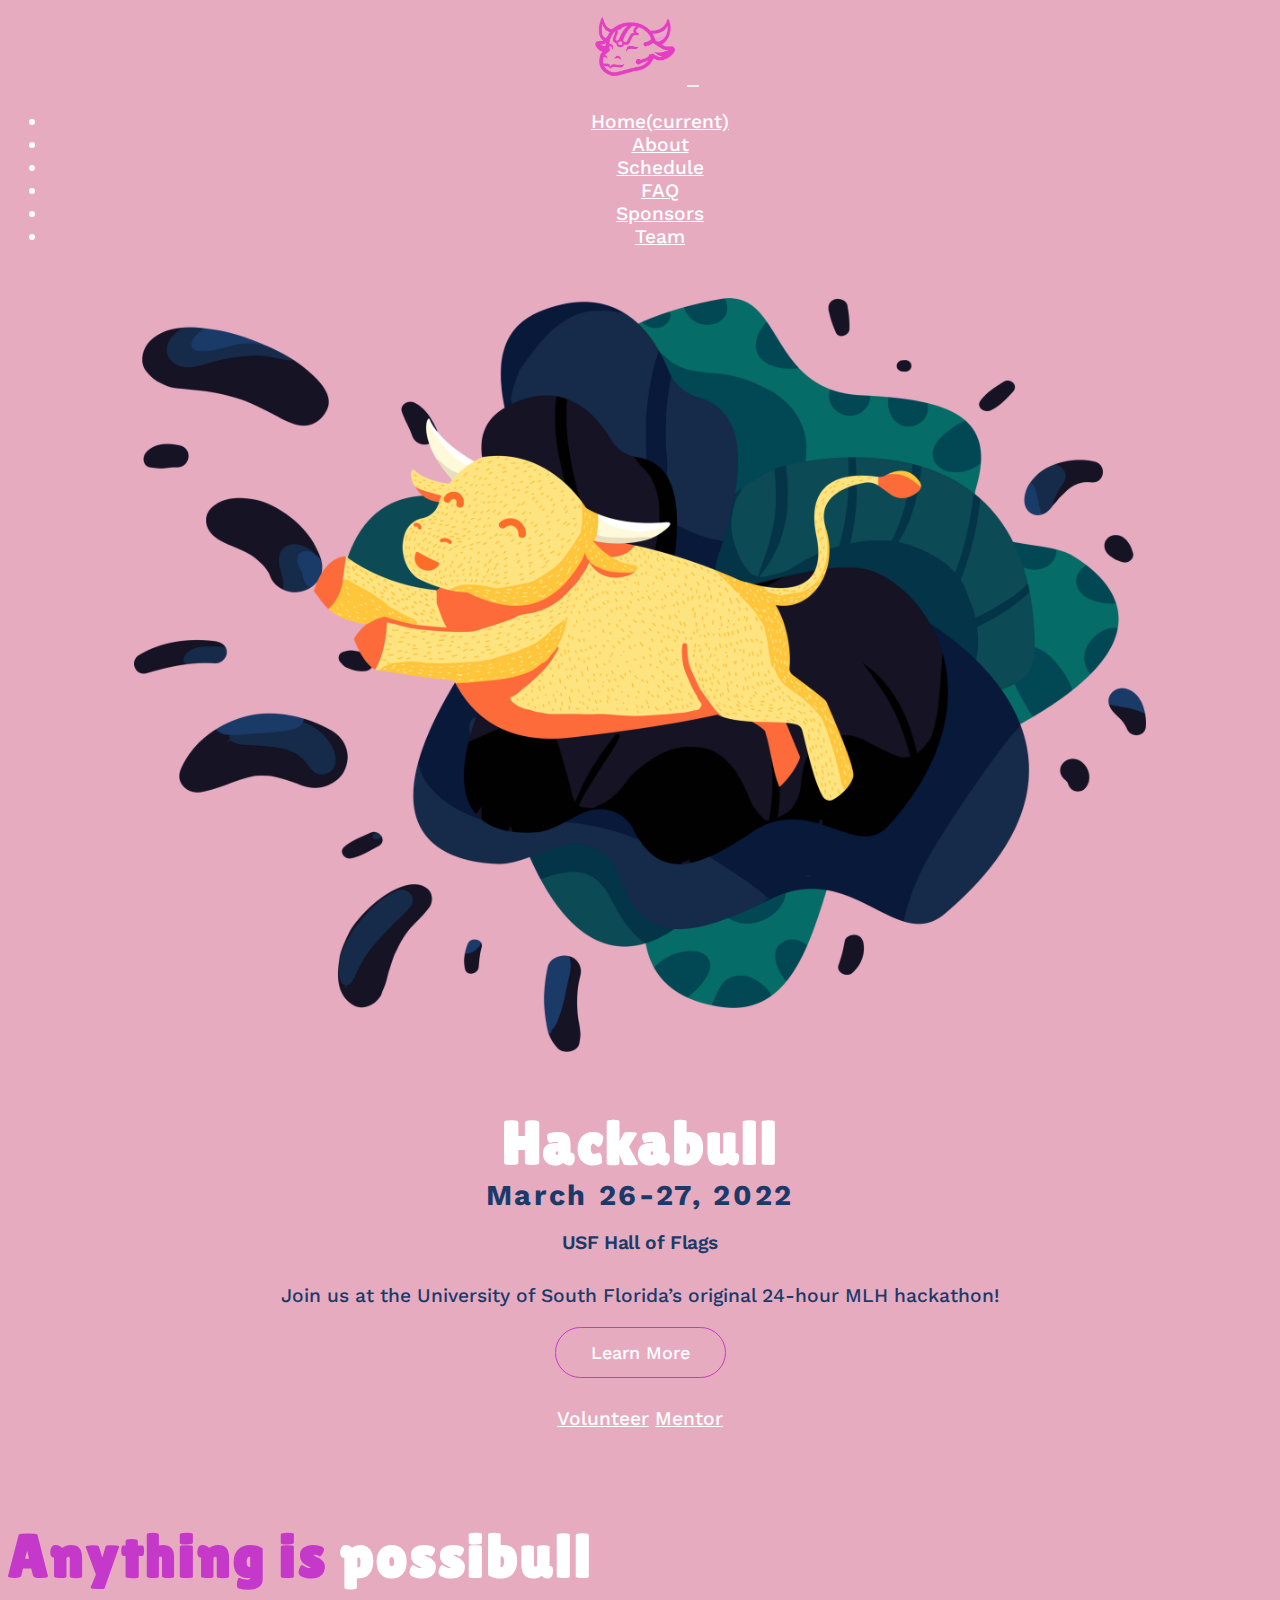
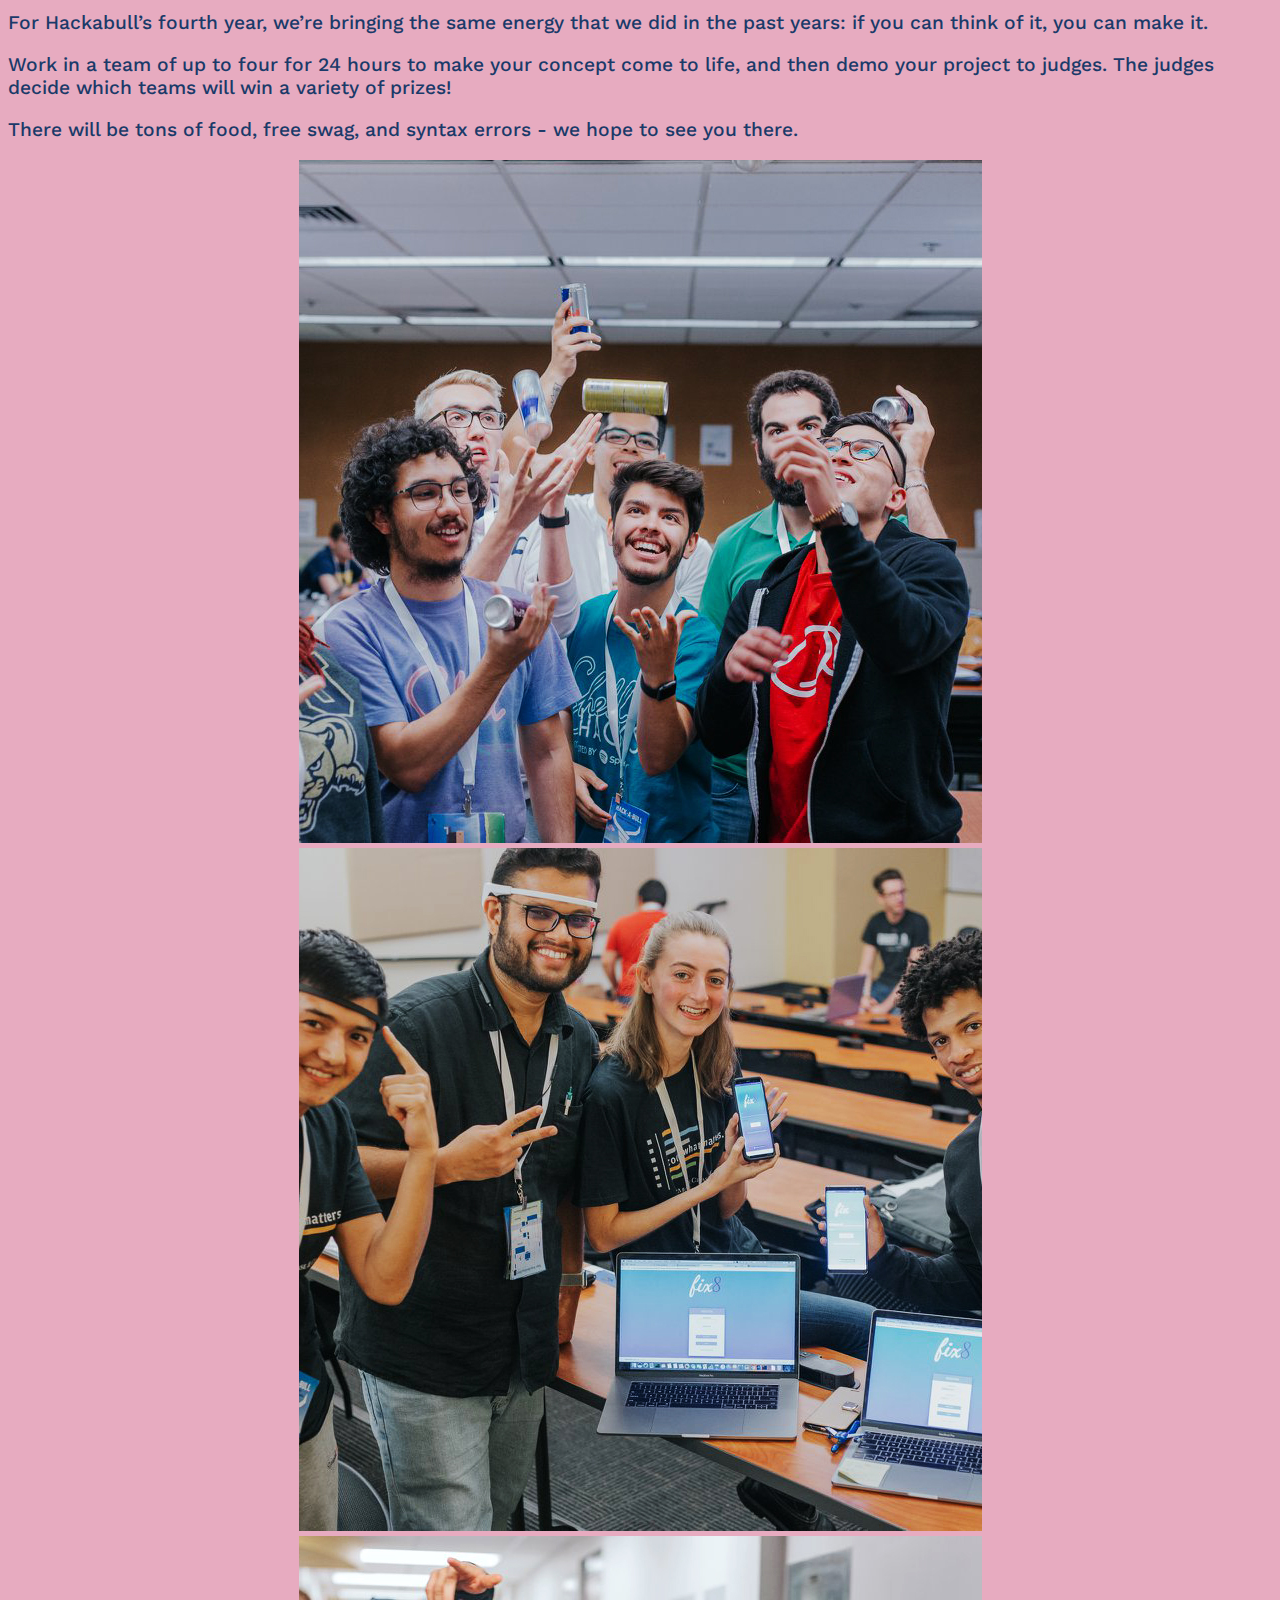
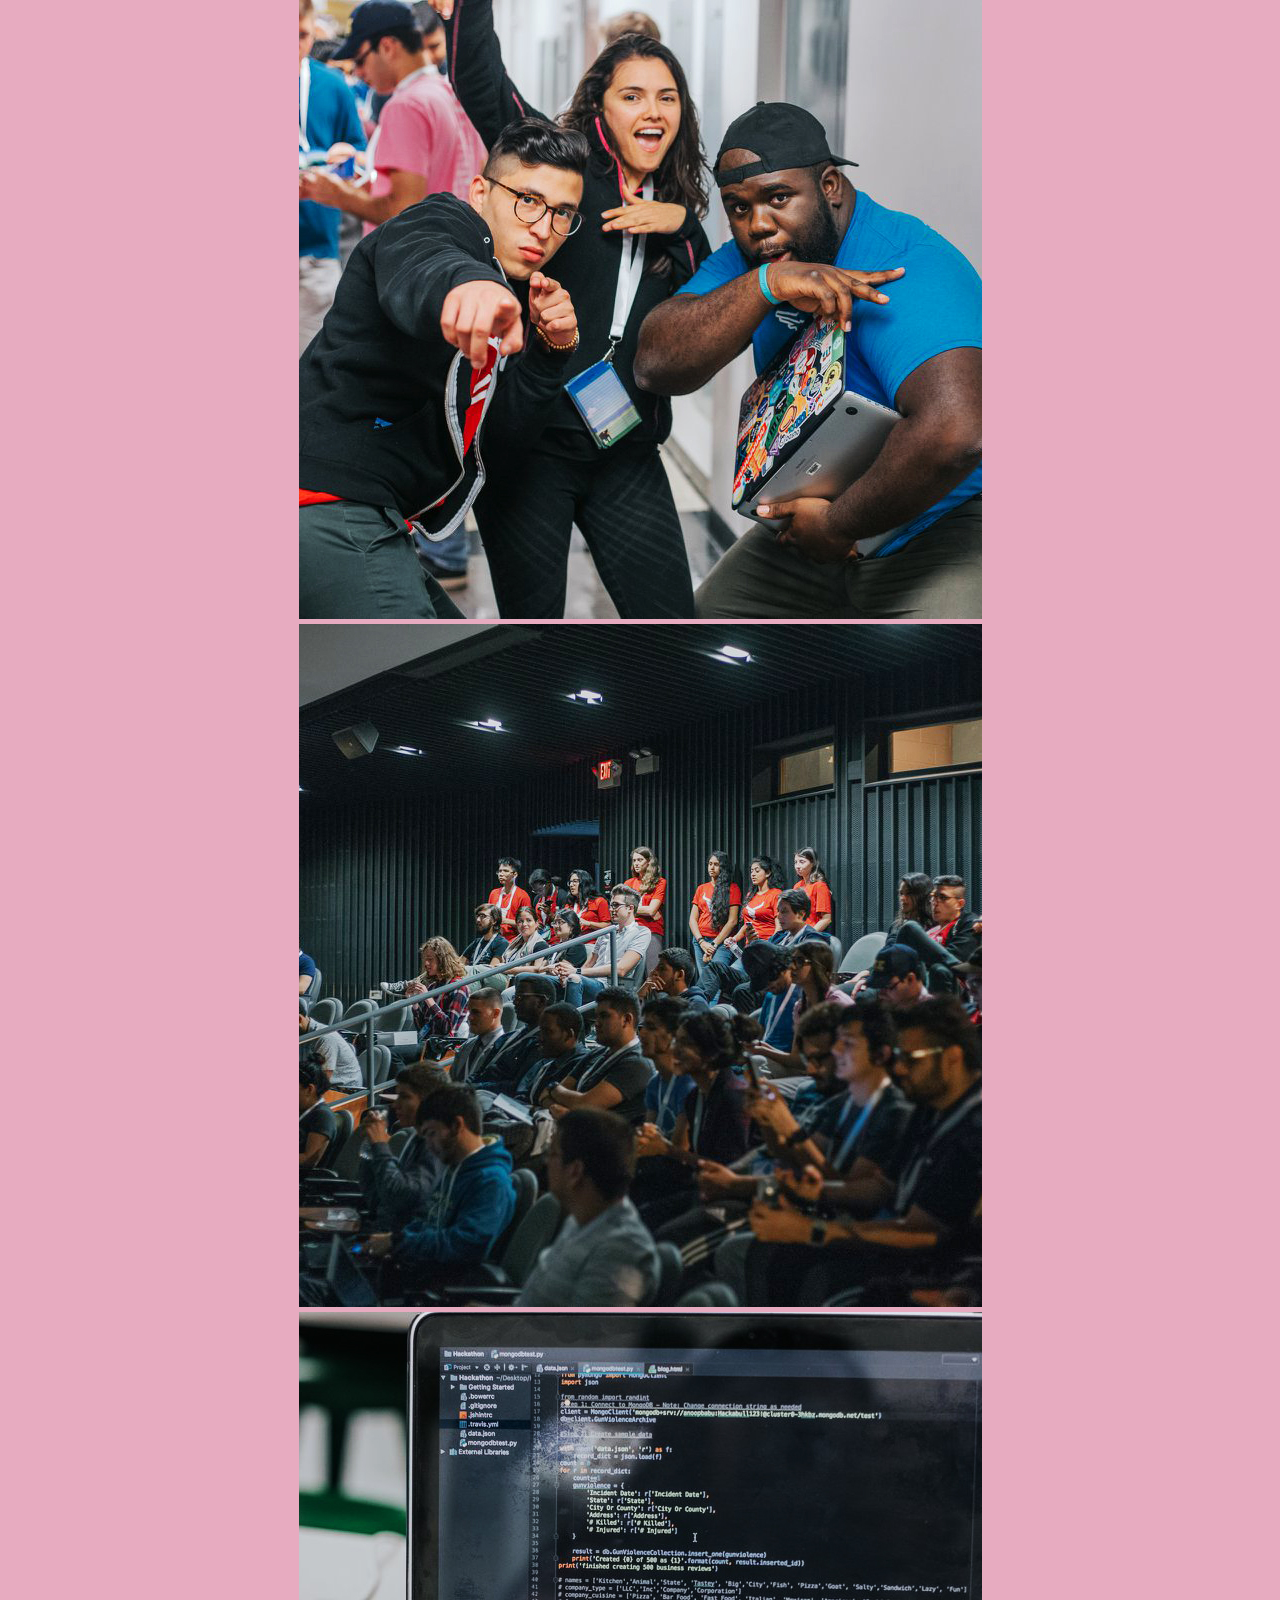
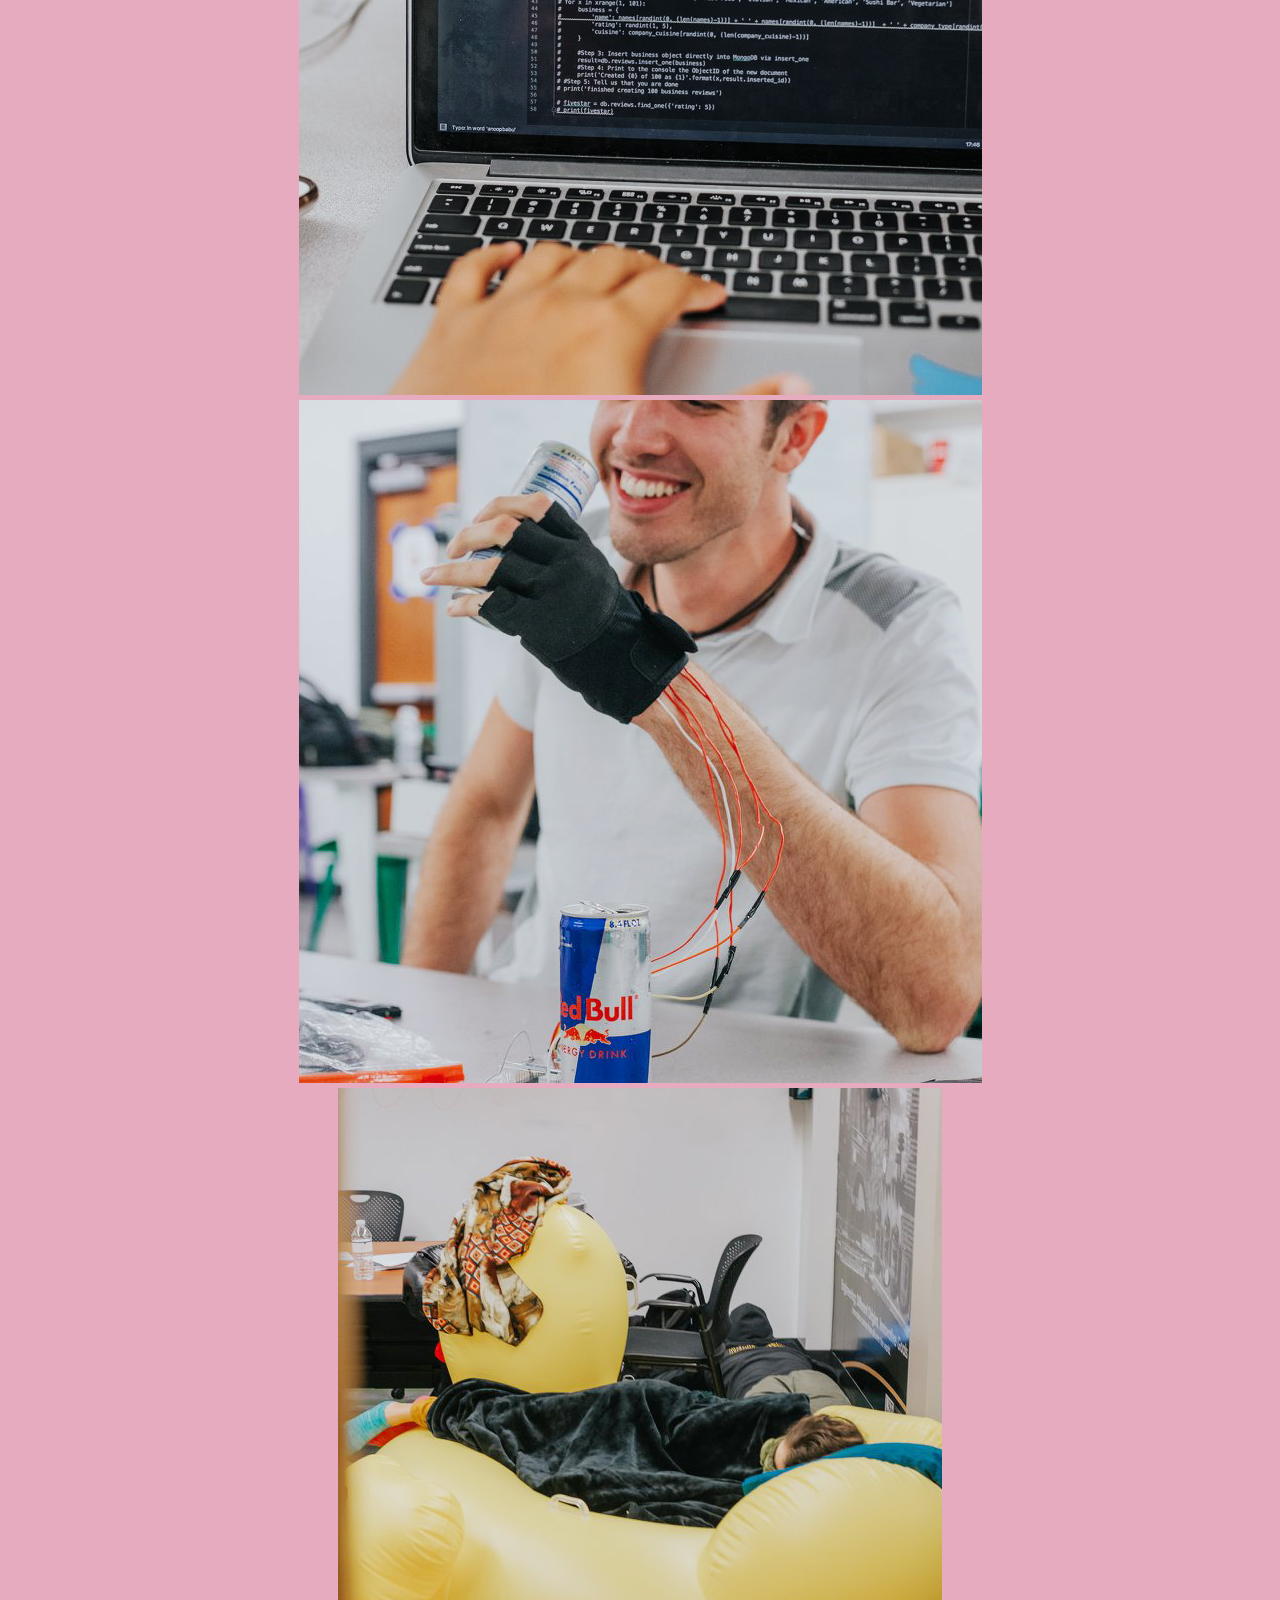
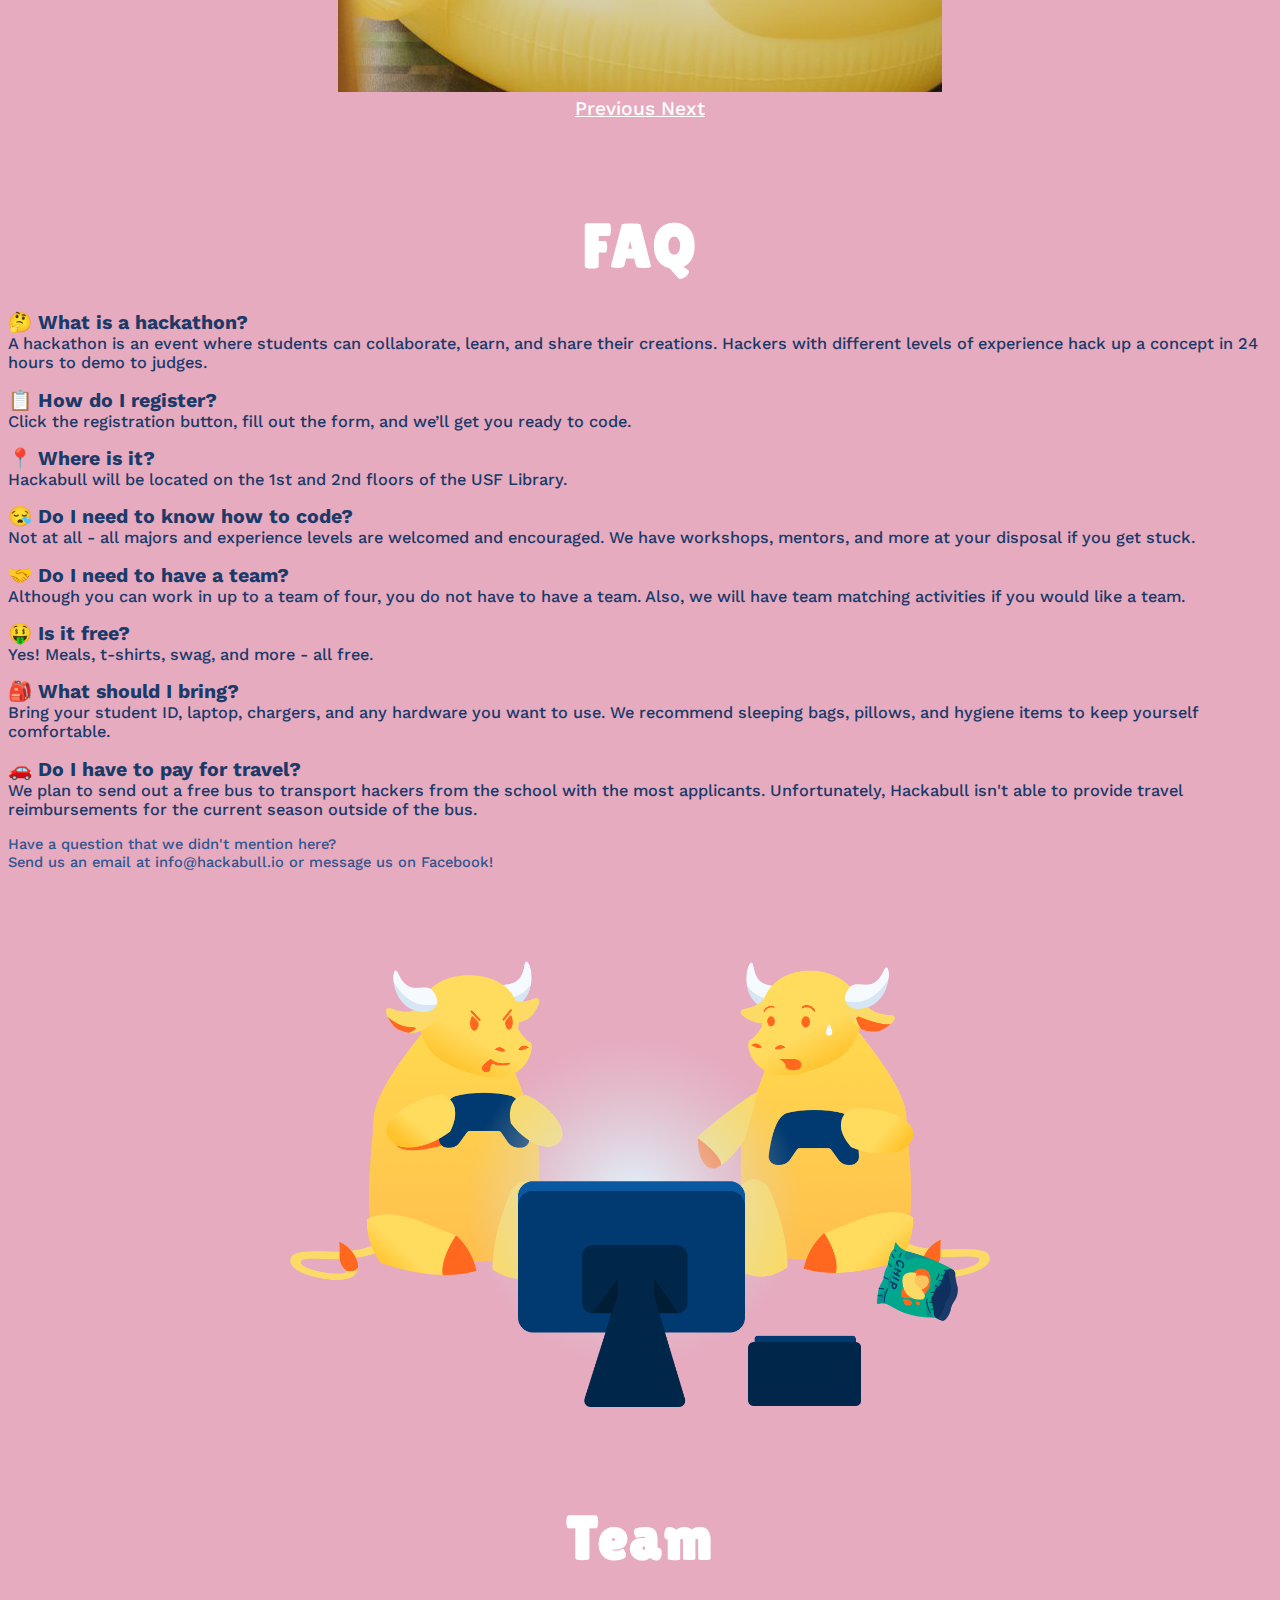
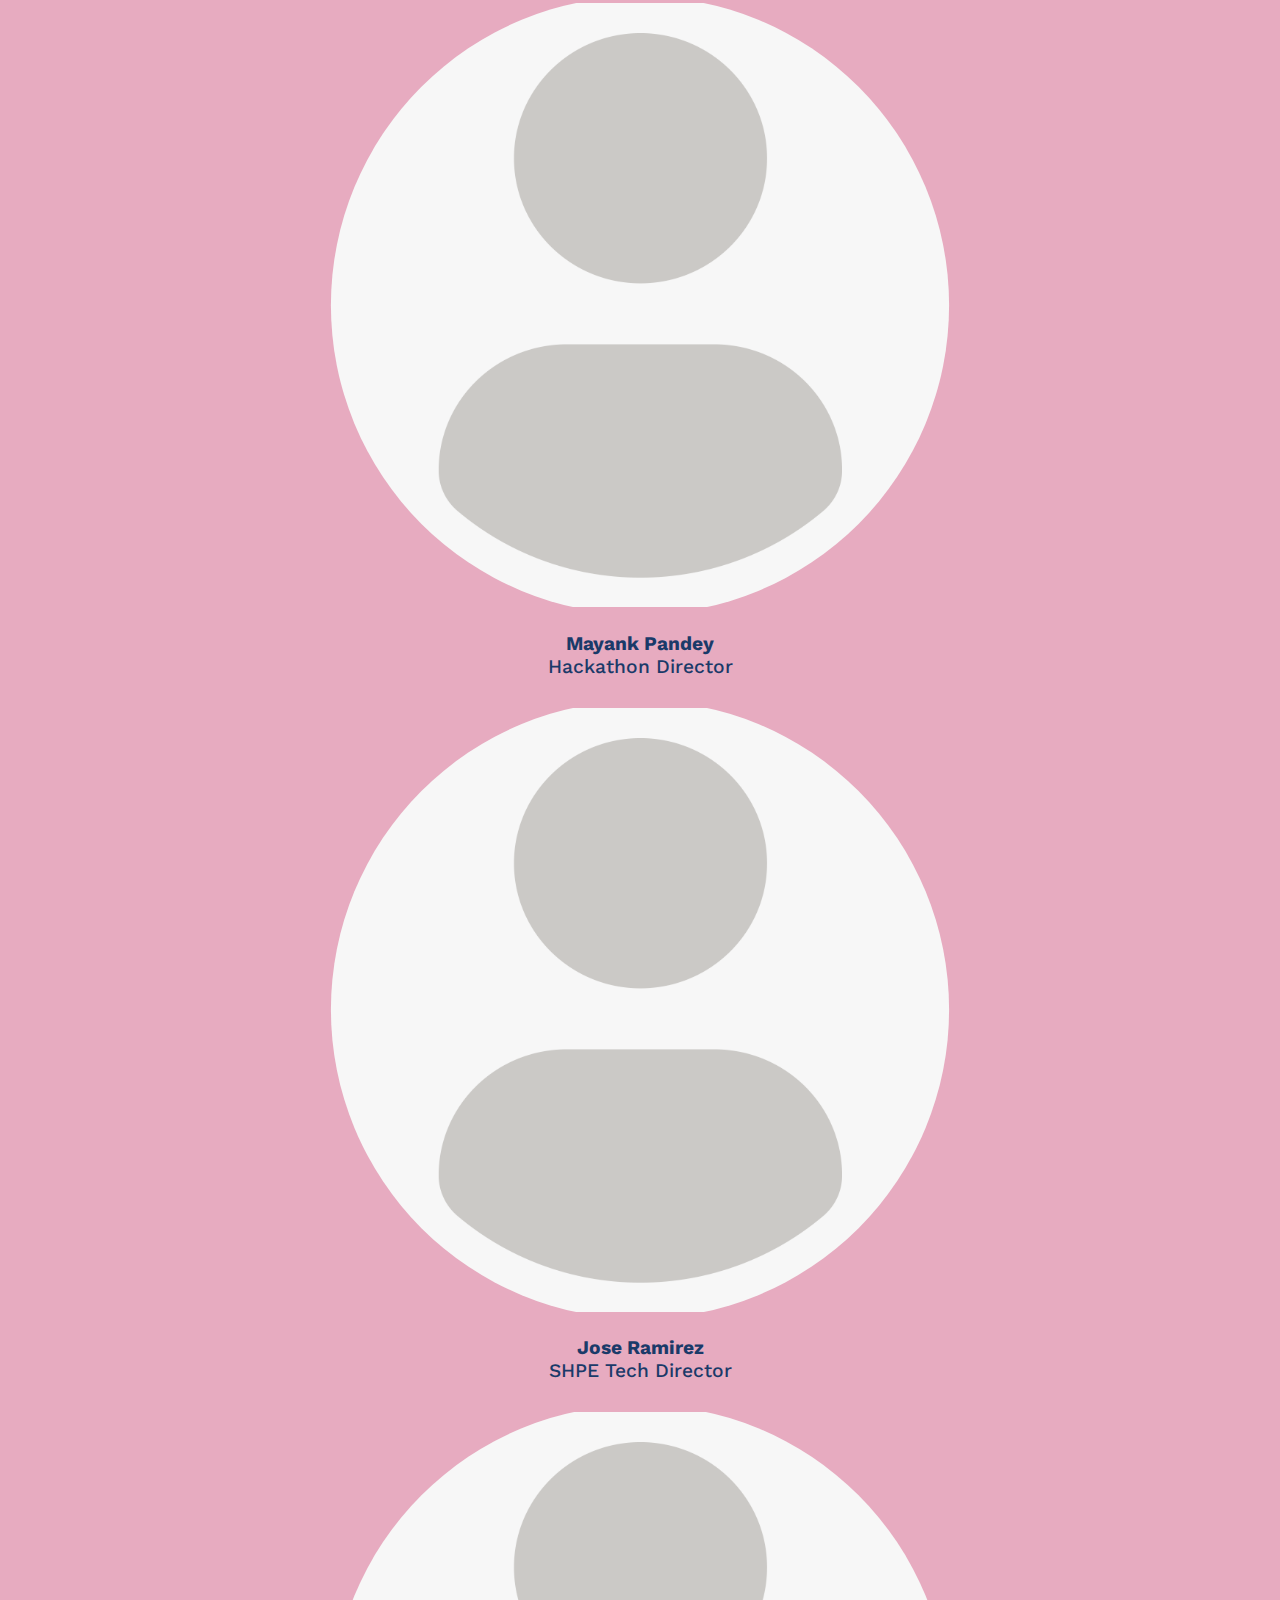
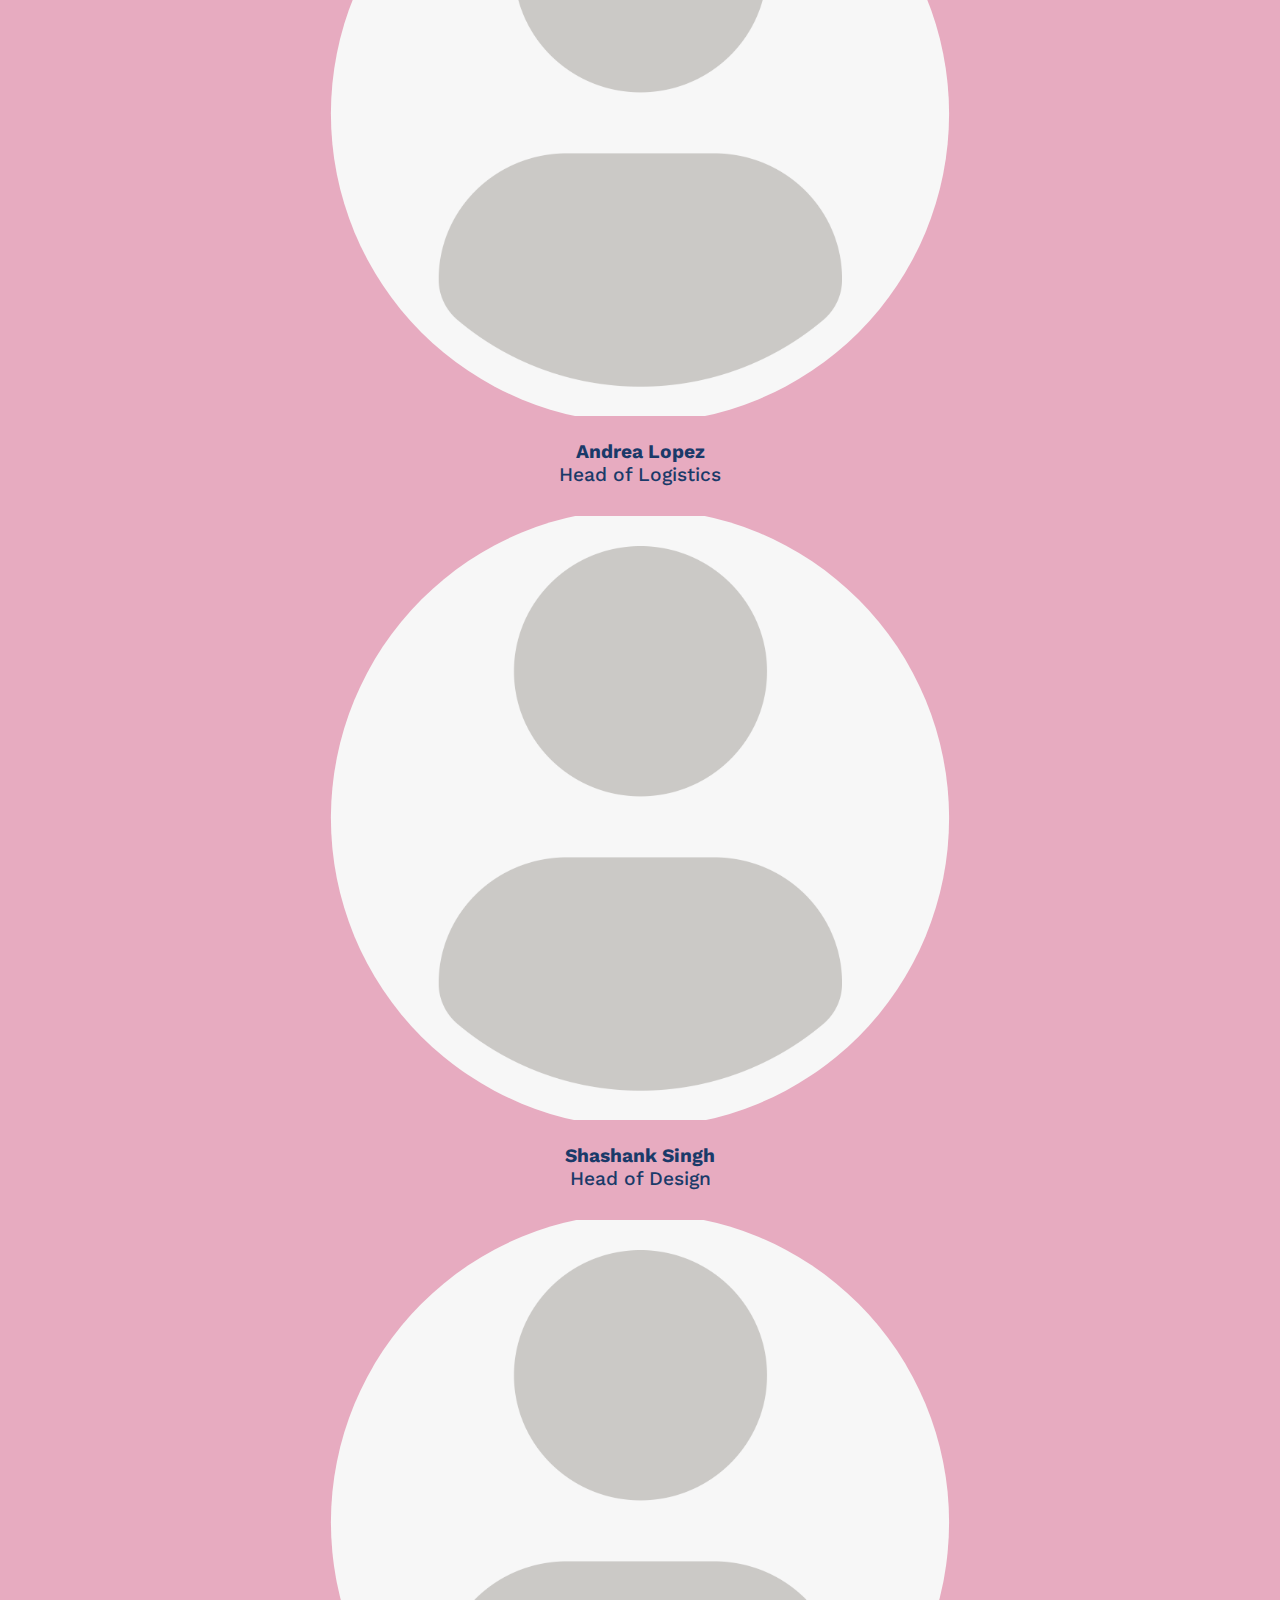
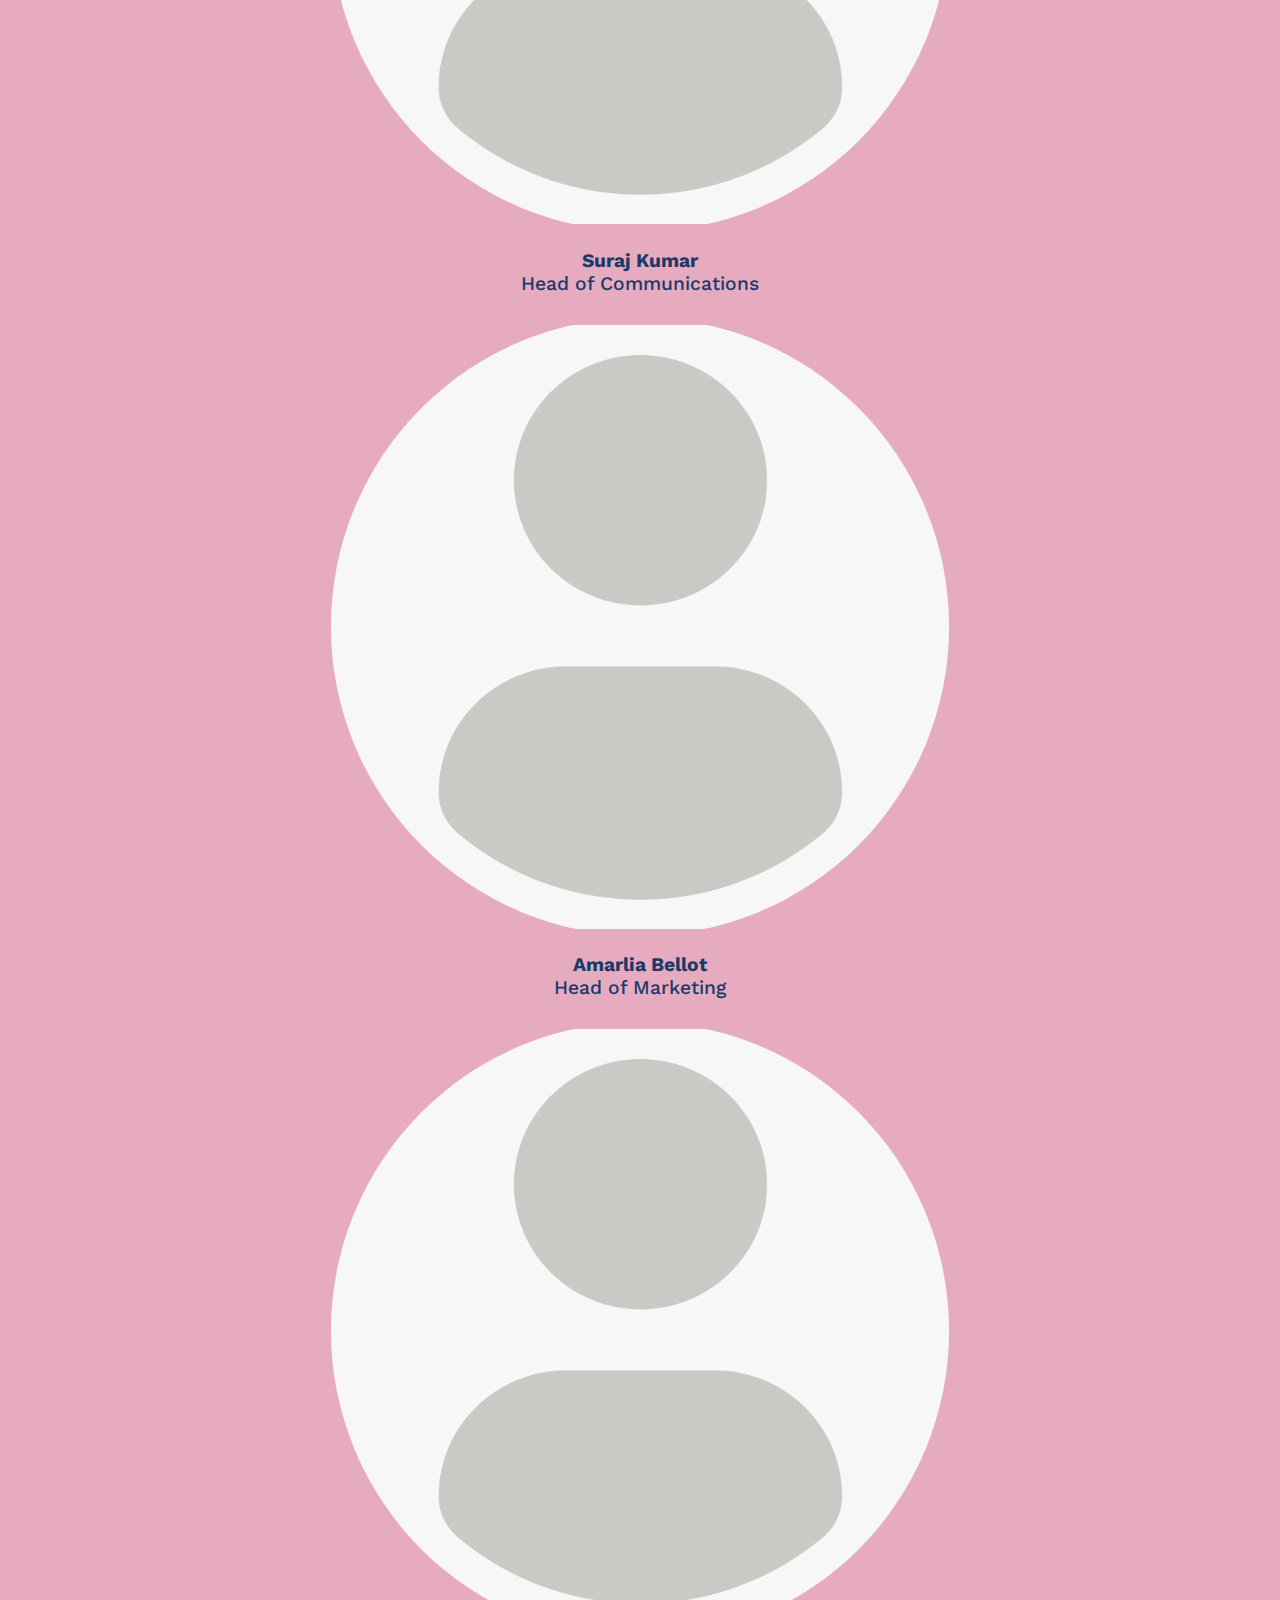
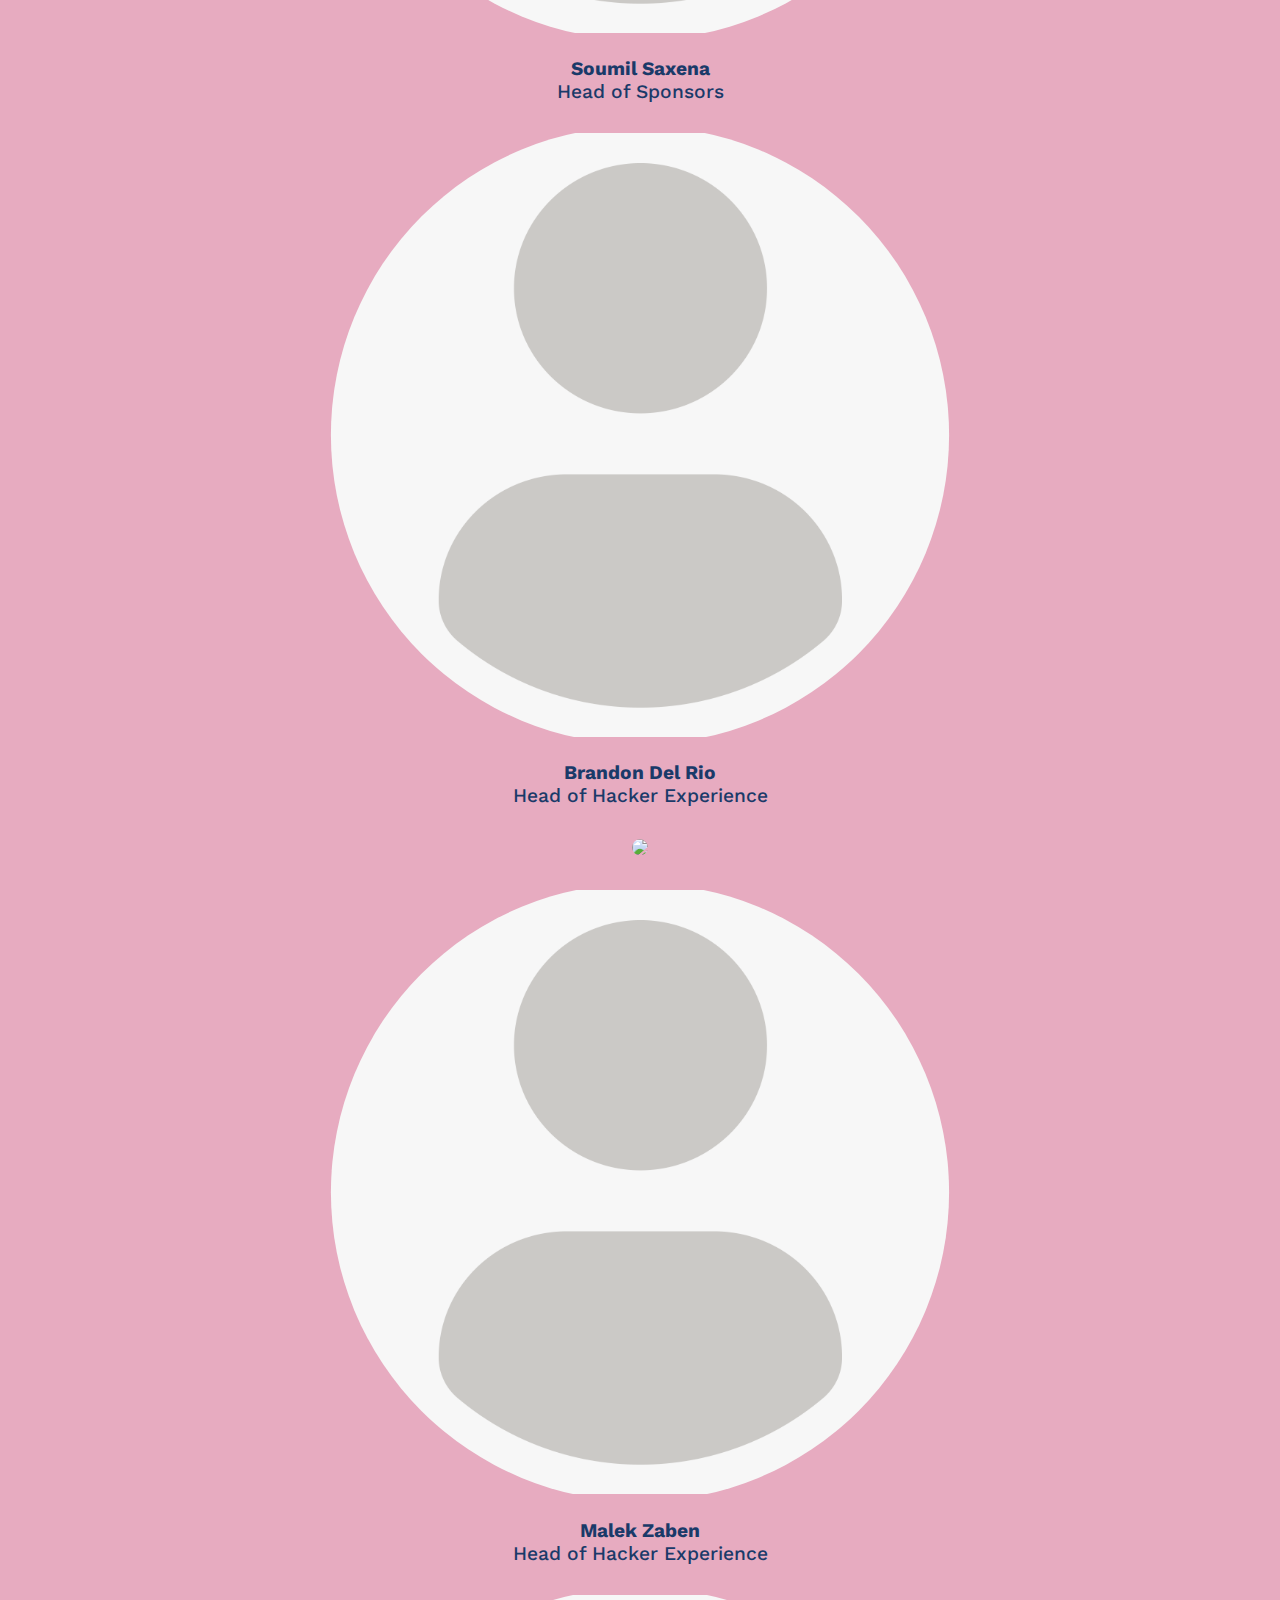
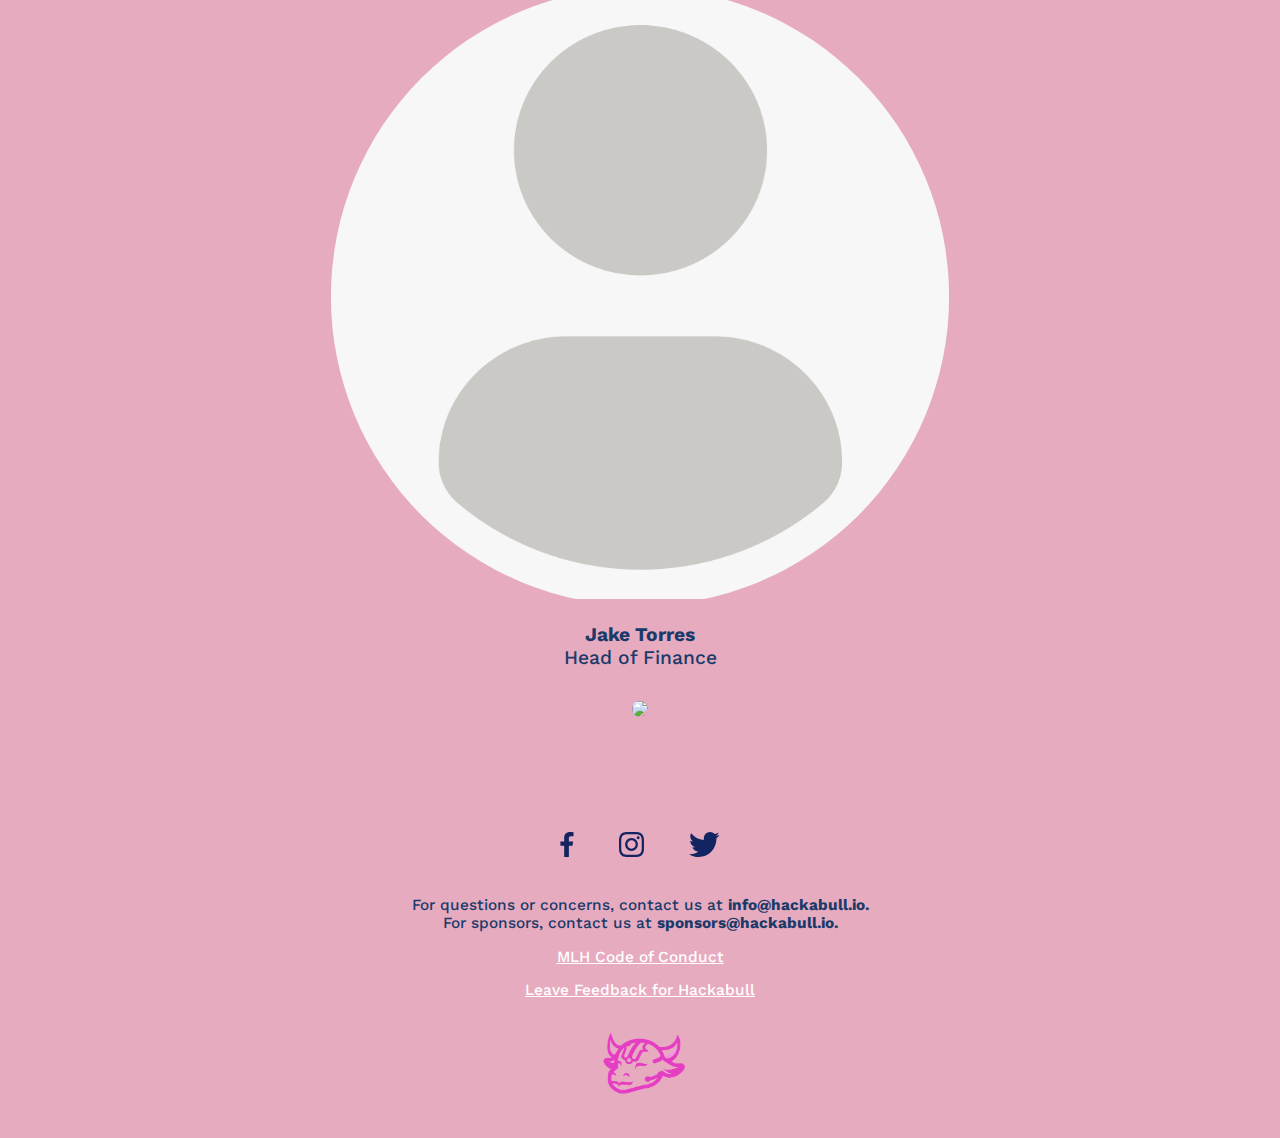
==== commit 8b092e31: "Add files via upload" ====
--- a/hackabull-2022/index.html
+++ b/hackabull-2022/index.html
@@ -95,9 +95,9 @@
             <h3 class="jumbo-h3">USF Hall of Flags</h3>
             <p class="jumbo-wrap">Join us at the University of South Florida’s original 24-hour 
             MLH hackathon!</p>
-            <span class="closed">Registration Open</span>
+            <a class="closed" href="https://www.instagram.com/hackabull/" role= "button">Learn More</a>
             <p>
-              <a class="btn" href="https://docs.google.com/forms/d/18VL-faQEg6Q8dxykBzpZ7Q3Al8Os07HhrNfQymLwXAY" role="button"><i class="fas fa-hands-helping"></i> Volunteer</a>
+              <a class="btn " href="https://docs.google.com/forms/d/18VL-faQEg6Q8dxykBzpZ7Q3Al8Os07HhrNfQymLwXAY" role="button"><i class="fas fa-hands-helping"></i> Volunteer</a>
               <a class="btn" href="https://docs.google.com/forms/d/1oKl8LlwXmQI4TVHJ4JqJjF2Cie-vY9iEvfCBq65jYHc" role="button"><i class="fas fa-fist-raised"></i> Mentor</a>
             </p>
               <!-- <a class="btn btn-primary" href="https://hackabull.typeform.com/to/O2tYla" role="button">Register Now</a> -->
@@ -416,61 +416,85 @@
 
         <div class="row">
 
-          <div class="col-lg-4 col-md team-push">
+          <div class="col-lg-3 col-md team-push">
             <p><img src="images/placeholder.png" width="50%" class="clip-circle grow"></p>
             <b>Mayank Pandey</b><br>
             Hackathon Director
           </div>
 
-          <div class="col-lg-4 col-md team-push">
+          <div class="col-lg-3 col-md team-push">
             <p><img src="images/placeholder.png" width="50%" class="clip-circle grow"></p>
             <b>Jose Ramirez</b><br>
             SHPE Tech Director
           </div>
 
-          <div class="col-lg-4 col-md team-push">
+          <div class="col-lg-3 col-md team-push">
             <p><img src="images/placeholder.png" width="50%" class="clip-circle grow"></p> 
             <b>Andrea Lopez</b><br>
             Head of Logistics
           </div>
 
-          <div class="col-lg-4 col-md team-push">
+          <div class="col-lg-3 col-md team-push">
+            <p><img src="images/placeholder.png" width="50%" class="clip-circle grow"></p>
+            <b>Shashank Singh</b><br>
+            Head of Design
+          </div>
+
+          <div class="col-lg-3 col-md team-push">
             <p><img src="images/placeholder.png" width="50%" class="clip-circle grow"></p>
             <b>Suraj Kumar</b><br>
             Head of Communications
           </div>
 
-          <div class="col-lg-4 col-md team-push">
-            <p><img src="images/placeholder.png" width="50%" class="clip-circle grow"></p>
-            <b>Shashank Singh</b><br>
-            Head of Design
-          </div>
-
-          <div class="col-lg-4 col-md team-push">
+          <div class="col-lg-3 col-md team-push">
             <p><img src="images/placeholder.png" width="50%" class="clip-circle grow"></p>
             <span class="smaller"><b>Amarlia Bellot</b><br></span>
             Head of Marketing
           </div>
-        </div>
-
-        <div class="row">
-            <div class="col-lg-4 col-md team-push">
+
+          <div class="col-lg-3 col-md team-push">
             <p><img src="images/placeholder.png" width="50%" class="clip-circle grow"></p>
             <b>Soumil Saxena</b><br>
             Head of Sponsors
           </div>
 
-          <div class="col-lg-4 col-md team-push">
+          <div class="col-lg-3 col-md team-push">
             <p><img src="images/placeholder.png" width="50%" class="clip-circle grow"></p>
             <b>Brandon Del Rio</b><br>
             Head of Hacker Experience
           </div>
 
-          <div class="col-lg-4 col-md team-push">
-            <p><img src="images/placeholder.png" width="50%" class="clip-circle grow"></p>
-            <b>TBD</b><br>
+          <div class="col-lg-3 col-md team-push">
+            <p><img src="images/pink.png" width="50%" class="clip-circle grow"></p>
+            <!-- <b>Malek Zaben</b><br>
+            Head of Hacker Experience -->
+          </div>
+
+          <div class="col-lg-3 col-md team-push">
+            <p><img src="images/placeholder.png" width="50%" class="clip-circle grow"></p>
+             <b>Malek Zaben</b><br>
+            Head of Hacker Experience
+          </div>
+
+          <div class="col-lg-3 col-md team-push">
+            <p><img src="images/placeholder.png" width="50%" class="clip-circle grow"></p>
+            <b>Jake Torres</b><br>
             Head of Finance
           </div>
+
+          <div class="col-lg-3 col-md team-push">
+            <p><img src="images/pink.png" width="50%" class="clip-circle grow"></p>
+            <!-- <b>Malek Zaben</b><br>
+            Head of Hacker Experience -->
+          </div>
+        </div>
+
+        <div class="row">
+            
+          
+          
+
+          
 
         </div>
       </div>
